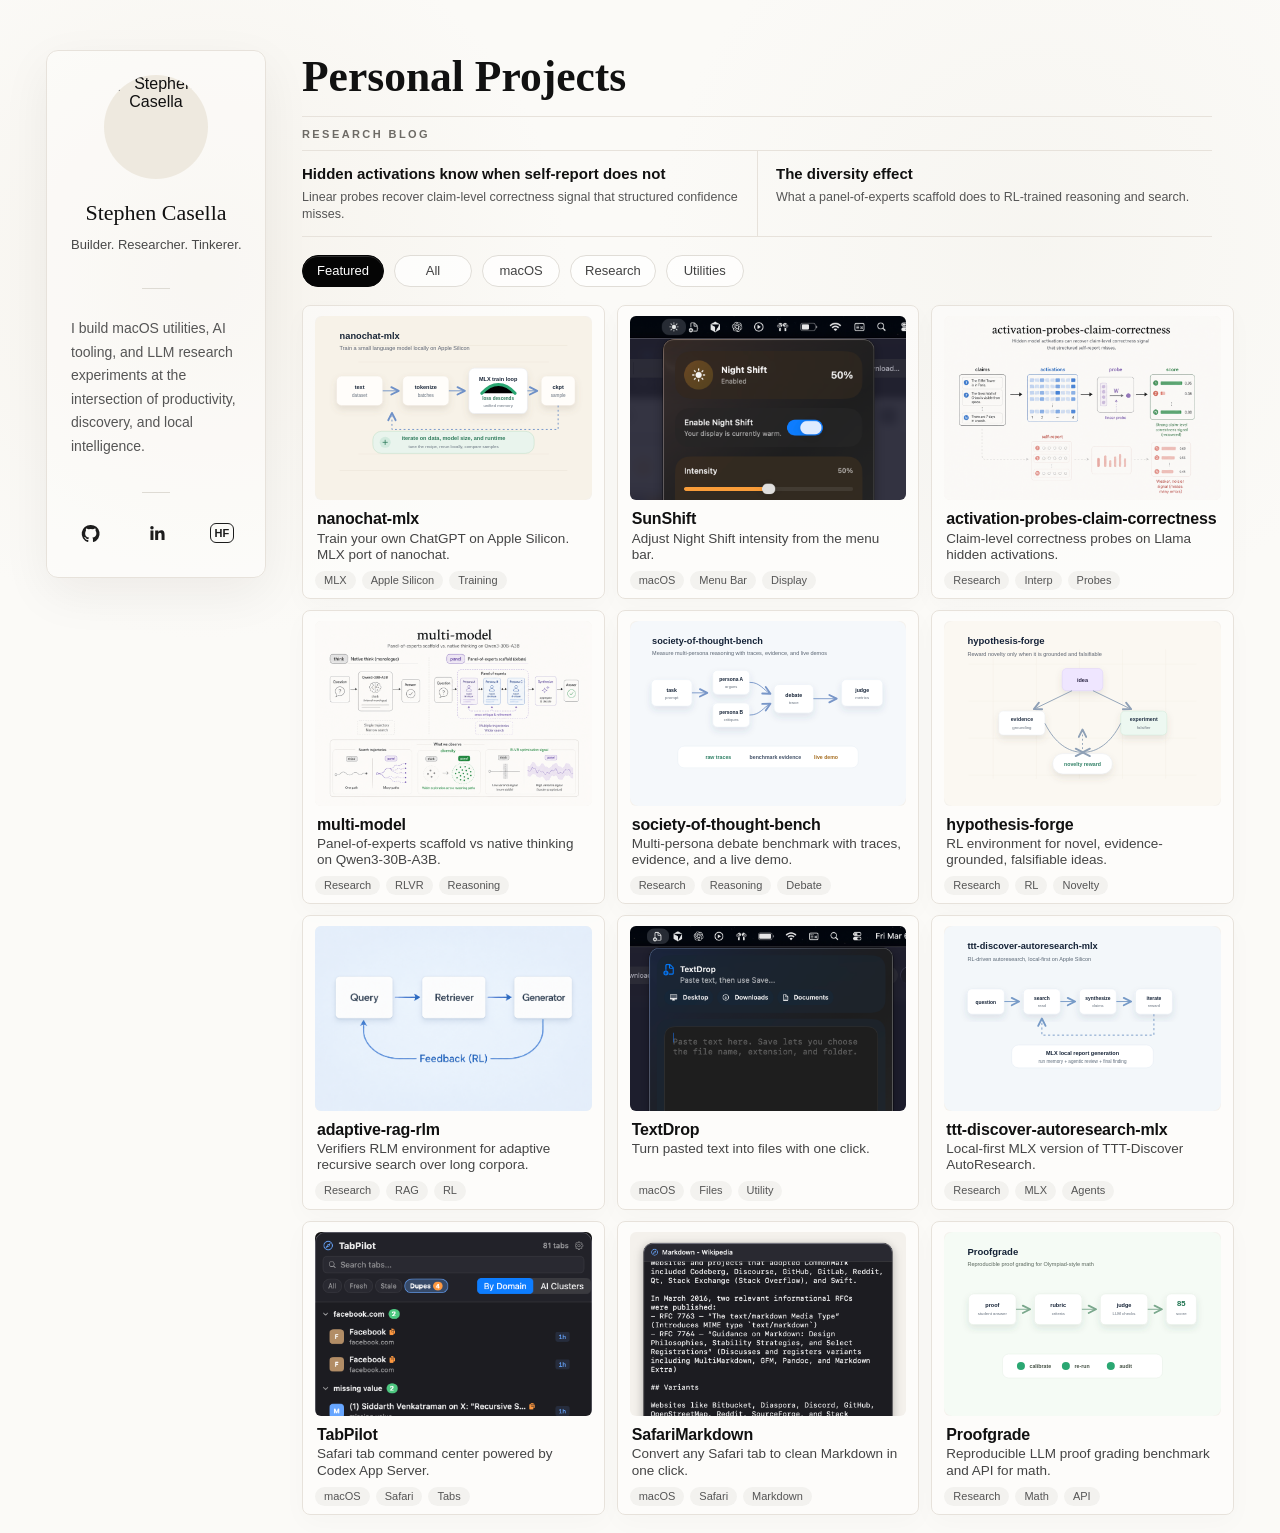
==== index.html @ 284e710c "Add Hugging Face LoRA link" ====
<!doctype html>
<html lang="en">
  <head>
    <meta charset="utf-8">
    <meta name="viewport" content="width=device-width, initial-scale=1">
    <title>Stephen Casella | Personal Projects in macOS, AI Agents, and ML Research</title>
    <meta
      name="description"
      content="Explore Stephen Casella's macOS menu bar apps, AI tooling, ML research projects, and research posts on activation probes and multi-persona reasoning."
    >
    <meta name="author" content="Stephen Casella">
    <meta name="robots" content="index, follow">
    <meta name="theme-color" content="#fbfaf7">
    <link rel="canonical" href="https://casella.dev/">
    <meta property="og:site_name" content="Stephen Casella">
    <meta property="og:type" content="profile">
    <meta property="og:title" content="Stephen Casella | Personal Projects">
    <meta property="og:description" content="macOS utilities, AI agents, local ML experiments, and research systems by Stephen Casella.">
    <meta property="og:url" content="https://casella.dev/">
    <meta property="og:image" content="https://casella.dev/assets/project-diagrams/multi-model.png">
    <meta property="og:image:secure_url" content="https://casella.dev/assets/project-diagrams/multi-model.png">
    <meta property="og:image:width" content="900">
    <meta property="og:image:height" content="600">
    <meta property="og:image:alt" content="Diagram of multi-persona reasoning and research projects by Stephen Casella">
    <meta name="twitter:card" content="summary_large_image">
    <meta name="twitter:title" content="Stephen Casella | Personal Projects">
    <meta name="twitter:description" content="macOS utilities, AI agents, local ML experiments, and research systems by Stephen Casella.">
    <meta name="twitter:image" content="https://casella.dev/assets/project-diagrams/multi-model.png">
    <!-- Google tag (gtag.js) -->
    <script async src="https://www.googletagmanager.com/gtag/js?id=G-2RSWDWW67D"></script>
    <script>
      window.dataLayer = window.dataLayer || [];
      function gtag(){dataLayer.push(arguments);}
      gtag('js', new Date());

      gtag('config', 'G-2RSWDWW67D');
    </script>
    <script type="application/ld+json">
      {
        "@context": "https://schema.org",
        "@graph": [
          {
            "@type": "Person",
            "@id": "https://casella.dev/#person",
            "name": "Stephen Casella",
            "url": "https://casella.dev/",
            "image": "https://github.com/scasella.png?size=300",
            "sameAs": [
              "https://github.com/scasella",
              "https://www.linkedin.com/in/stevecasella/",
              "https://huggingface.co/scasella91/qwen3-30b-a3b-multipersona-debate-lora"
            ],
            "knowsAbout": [
              "macOS menu bar apps",
              "local machine learning",
              "AI agents",
              "mechanistic interpretability",
              "reinforcement learning"
            ]
          },
          {
            "@type": "WebSite",
            "@id": "https://casella.dev/#website",
            "url": "https://casella.dev/",
            "name": "Stephen Casella",
            "publisher": { "@id": "https://casella.dev/#person" }
          },
          {
            "@type": "CollectionPage",
            "@id": "https://casella.dev/#projects",
            "url": "https://casella.dev/",
            "name": "Personal Projects",
            "description": "A collection of macOS utilities, AI tooling, local ML experiments, and research systems by Stephen Casella.",
            "isPartOf": { "@id": "https://casella.dev/#website" },
            "author": { "@id": "https://casella.dev/#person" },
            "mainEntity": {
              "@type": "ItemList",
              "numberOfItems": 22,
              "itemListElement": [
                { "@type": "ListItem", "position": 1, "name": "nanochat-mlx", "url": "https://github.com/scasella/nanochat-mlx" },
                { "@type": "ListItem", "position": 2, "name": "SunShift", "url": "https://github.com/scasella/SunShift" },
                { "@type": "ListItem", "position": 3, "name": "activation-probes-claim-correctness", "url": "https://github.com/scasella/activation-probes-claim-correctness" },
                { "@type": "ListItem", "position": 4, "name": "multi-model", "url": "https://github.com/scasella/multi-model" },
                { "@type": "ListItem", "position": 5, "name": "society-of-thought-bench", "url": "https://github.com/scasella/society-of-thought-bench" },
                { "@type": "ListItem", "position": 6, "name": "hypothesis-forge", "url": "https://github.com/scasella/hypothesis_forge" },
                { "@type": "ListItem", "position": 7, "name": "adaptive-rag-rlm", "url": "https://github.com/scasella/adaptive_rag_rlm" },
                { "@type": "ListItem", "position": 8, "name": "TextDrop", "url": "https://github.com/scasella/TextDrop" },
                { "@type": "ListItem", "position": 9, "name": "ttt-discover-autoresearch-mlx", "url": "https://github.com/scasella/ttt-discover-autoresearch-mlx" },
                { "@type": "ListItem", "position": 10, "name": "TabPilot", "url": "https://github.com/scasella/TabPilot" },
                { "@type": "ListItem", "position": 11, "name": "SafariMarkdown", "url": "https://github.com/scasella/SafariMarkdown" },
                { "@type": "ListItem", "position": 12, "name": "Proofgrade", "url": "https://github.com/scasella/Proofgrade" },
                { "@type": "ListItem", "position": 13, "name": "GhostLabel", "url": "https://github.com/scasella/GhostLabel" },
                { "@type": "ListItem", "position": 14, "name": "PasteForge", "url": "https://github.com/scasella/PasteForge" },
                { "@type": "ListItem", "position": 15, "name": "ClipDrop", "url": "https://github.com/scasella/ClipDrop" },
                { "@type": "ListItem", "position": 16, "name": "DiskPulse", "url": "https://github.com/scasella/DiskPulse" },
                { "@type": "ListItem", "position": 17, "name": "PortSentry", "url": "https://github.com/scasella/PortSentry" },
                { "@type": "ListItem", "position": 18, "name": "ProcessBeacon", "url": "https://github.com/scasella/ProcessBeacon" },
                { "@type": "ListItem", "position": 19, "name": "BrewPilot", "url": "https://github.com/scasella/BrewPilot" },
                { "@type": "ListItem", "position": 20, "name": "gemma4-m4-pro", "url": "https://github.com/scasella/gemma4-m4-pro" },
                { "@type": "ListItem", "position": 21, "name": "train-gemma4-sudoku-on-your-macbook", "url": "https://github.com/scasella/train-gemma4-sudoku-on-your-macbook" },
                { "@type": "ListItem", "position": 22, "name": "autoresearch-evo", "url": "https://github.com/scasella/autoresearch-evo" }
              ]
            }
          }
        ]
      }
    </script>
    <link rel="icon" href="favicon.svg" type="image/svg+xml">
    <link rel="stylesheet" href="styles.css">
  </head>
  <body>
    <header class="site-header">
      <!-- <a class="wordmark" href="#top" aria-label="Stephen Casella home">Stephen Casella</a> -->
      <nav class="top-nav" aria-label="Primary navigation">
        <!-- <a href="#about">About</a> -->
      </nav>
    </header>

    <main id="top" class="site-shell">
      <aside id="about" class="profile-card" aria-label="About Stephen Casella">
        <div class="profile-intro">
          <img
            class="avatar"
            src="https://github.com/scasella.png?size=300"
            alt="Stephen Casella"
          >
          <h2>Stephen Casella</h2>
          <p class="tagline">Builder. Researcher. Tinkerer.</p>
        </div>

        <div class="rule" aria-hidden="true"></div>

        <p class="bio">
          I build macOS utilities, AI tooling, and LLM research experiments at the intersection of productivity, discovery, and local intelligence.
        </p>

        <div class="rule lower" aria-hidden="true"></div>

        <div id="contact" class="social-links" aria-label="Social links">
          <a href="https://github.com/scasella" aria-label="GitHub profile">
            <svg viewBox="0 0 24 24" focusable="false" aria-hidden="true">
              <path d="M12 2.2a10 10 0 0 0-3.2 19.5c.5.1.7-.2.7-.5v-2c-2.8.6-3.4-1.2-3.4-1.2-.5-1.1-1.1-1.4-1.1-1.4-.9-.6.1-.6.1-.6 1 .1 1.6 1.1 1.6 1.1.9 1.6 2.5 1.1 3.1.8.1-.7.4-1.1.7-1.4-2.3-.3-4.6-1.1-4.6-4.9 0-1.1.4-2 1-2.7-.1-.3-.4-1.3.1-2.7 0 0 .8-.3 2.8 1a9.4 9.4 0 0 1 5 0c1.9-1.3 2.8-1 2.8-1 .5 1.4.2 2.4.1 2.7.6.7 1 1.6 1 2.7 0 3.8-2.3 4.6-4.6 4.9.4.3.7 1 .7 2.1v2.6c0 .3.2.6.7.5A10 10 0 0 0 12 2.2Z"></path>
            </svg>
          </a>
          <a href="https://www.linkedin.com/in/stevecasella/" aria-label="LinkedIn profile">
            <svg viewBox="0 0 24 24" focusable="false" aria-hidden="true">
              <path d="M5.1 8.7h3.4v10.8H5.1V8.7Zm1.7-5.4a2 2 0 1 1 0 4 2 2 0 0 1 0-4Zm4.1 5.4h3.2v1.5h.1c.4-.8 1.5-1.8 3.1-1.8 3.3 0 3.9 2.2 3.9 5v6.1h-3.4v-5.4c0-1.3 0-3-1.8-3s-2.1 1.4-2.1 2.9v5.5h-3.4V8.7h.4Z"></path>
            </svg>
          </a>
          <a href="https://huggingface.co/scasella91/qwen3-30b-a3b-multipersona-debate-lora" aria-label="Hugging Face LoRA model">
            <span class="hf-mark" aria-hidden="true">HF</span>
          </a>
        </div>
      </aside>

      <section class="content" aria-labelledby="page-title">
        <div class="hero-copy">
          <h1 id="page-title">Personal Projects</h1>
        </div>

        <section class="research-blog" aria-labelledby="research-blog-title">
          <h2 id="research-blog-title">Research Blog</h2>
          <div class="research-links">
            <a class="research-link" href="blog_interp.html">
              <h3>Hidden activations know when self-report does not</h3>
              <p>Linear probes recover claim-level correctness signal that structured confidence misses.</p>
            </a>
            <a class="research-link" href="blog_multipersona.html">
              <h3>The diversity effect</h3>
              <p>What a panel-of-experts scaffold does to RL-trained reasoning and search.</p>
            </a>
          </div>
        </section>

        <div class="filter-bar" aria-label="Project filters">
          <button class="filter-pill is-active" type="button" data-filter="featured" aria-pressed="true">Featured</button>
          <button class="filter-pill" type="button" data-filter="all" aria-pressed="false">All</button>
          <button class="filter-pill" type="button" data-filter="macos" aria-pressed="false">macOS</button>
          <button class="filter-pill" type="button" data-filter="research" aria-pressed="false">Research</button>
          <button class="filter-pill" type="button" data-filter="utilities" aria-pressed="false">Utilities</button>
        </div>

        <section class="projects-grid" aria-label="Projects">
          <a
            class="project-card"
            href="https://github.com/scasella/nanochat-mlx"
            data-categories="featured research"
          >
            <div class="thumb screenshot-thumb">
              <img
                src="assets/project-diagrams/nanochat-mlx.svg"
                alt="nanochat-mlx local model training flow diagram"
                loading="lazy"
              >
            </div>
            <h3>nanochat-mlx</h3>
            <p>Train your own ChatGPT on Apple Silicon. MLX port of nanochat.</p>
            <ul class="tags" aria-label="Project tags">
              <li>MLX</li><li>Apple Silicon</li><li>Training</li>
            </ul>
          </a>

          <a
            class="project-card"
            href="https://github.com/scasella/SunShift"
            data-categories="featured macos utilities"
          >
            <div class="thumb screenshot-thumb">
              <img
                src="assets/readme-screenshots/sunshift.png"
                alt="SunShift macOS menu bar screenshot"
                loading="lazy"
              >
            </div>
            <h3>SunShift</h3>
            <p>Adjust Night Shift intensity from the menu bar.</p>
            <ul class="tags" aria-label="Project tags">
              <li>macOS</li><li>Menu Bar</li><li>Display</li>
            </ul>
          </a>

          <a
            class="project-card"
            href="https://github.com/scasella/activation-probes-claim-correctness"
            data-categories="featured research"
          >
            <div class="thumb screenshot-thumb">
              <img
                src="assets/project-diagrams/activation-probes-claim-correctness.png"
                alt="activation probes claim correctness research diagram"
                loading="lazy"
              >
            </div>
            <h3>activation-probes-claim-correctness</h3>
            <p>Claim-level correctness probes on Llama hidden activations.</p>
            <ul class="tags" aria-label="Project tags">
              <li>Research</li><li>Interp</li><li>Probes</li>
            </ul>
          </a>

          <a
            class="project-card"
            href="https://github.com/scasella/multi-model"
            data-categories="featured research"
          >
            <div class="thumb screenshot-thumb">
              <img
                src="assets/project-diagrams/multi-model.png"
                alt="multi-model panel-of-experts reasoning diagram"
                loading="lazy"
              >
            </div>
            <h3>multi-model</h3>
            <p>Panel-of-experts scaffold vs native thinking on Qwen3-30B-A3B.</p>
            <ul class="tags" aria-label="Project tags">
              <li>Research</li><li>RLVR</li><li>Reasoning</li>
            </ul>
          </a>

          <a
            class="project-card"
            href="https://github.com/scasella/society-of-thought-bench"
            data-categories="featured research"
          >
            <div class="thumb screenshot-thumb">
              <img
                src="assets/project-diagrams/society-of-thought-bench.svg"
                alt="society-of-thought-bench debate benchmark diagram"
                loading="lazy"
              >
            </div>
            <h3>society-of-thought-bench</h3>
            <p>Multi-persona debate benchmark with traces, evidence, and a live demo.</p>
            <ul class="tags" aria-label="Project tags">
              <li>Research</li><li>Reasoning</li><li>Debate</li>
            </ul>
          </a>

          <a
            class="project-card"
            href="https://github.com/scasella/hypothesis_forge"
            data-categories="featured research"
          >
            <div class="thumb screenshot-thumb">
              <img
                src="assets/project-diagrams/hypothesis-forge.svg"
                alt="hypothesis-forge novelty and falsification loop diagram"
                loading="lazy"
              >
            </div>
            <h3>hypothesis-forge</h3>
            <p>RL environment for novel, evidence-grounded, falsifiable ideas.</p>
            <ul class="tags" aria-label="Project tags">
              <li>Research</li><li>RL</li><li>Novelty</li>
            </ul>
          </a>

          <a
            class="project-card"
            href="https://github.com/scasella/adaptive_rag_rlm"
            data-categories="featured research"
          >
            <div class="thumb screenshot-thumb">
              <img
                src="assets/generated-screenshots/adaptive-rag-rlm.png"
                alt="adaptive-rag-rlm recursive retrieval and generation diagram"
                loading="lazy"
              >
            </div>
            <h3>adaptive-rag-rlm</h3>
            <p>Verifiers RLM environment for adaptive recursive search over long corpora.</p>
            <ul class="tags" aria-label="Project tags">
              <li>Research</li><li>RAG</li><li>RL</li>
            </ul>
          </a>

          <a
            class="project-card"
            href="https://github.com/scasella/TextDrop"
            data-categories="featured macos utilities"
          >
            <div class="thumb screenshot-thumb">
              <img
                src="assets/readme-screenshots/textdrop.png"
                alt="TextDrop macOS app screenshot"
                loading="lazy"
              >
            </div>
            <h3>TextDrop</h3>
            <p>Turn pasted text into files with one click.</p>
            <ul class="tags" aria-label="Project tags">
              <li>macOS</li><li>Files</li><li>Utility</li>
            </ul>
          </a>

          <a
            class="project-card"
            href="https://github.com/scasella/ttt-discover-autoresearch-mlx"
            data-categories="featured research"
          >
            <div class="thumb screenshot-thumb">
              <img
                src="assets/project-diagrams/ttt-discover-autoresearch-mlx.svg"
                alt="ttt-discover-autoresearch-mlx research agent loop diagram"
                loading="lazy"
              >
            </div>
            <h3>ttt-discover-autoresearch-mlx</h3>
            <p>Local-first MLX version of TTT-Discover AutoResearch.</p>
            <ul class="tags" aria-label="Project tags">
              <li>Research</li><li>MLX</li><li>Agents</li>
            </ul>
          </a>

          <a
            class="project-card"
            href="https://github.com/scasella/TabPilot"
            data-categories="featured macos utilities"
          >
            <div class="thumb screenshot-thumb">
              <img
                src="assets/readme-screenshots/tabpilot.png"
                alt="TabPilot Safari tab command center screenshot"
                loading="lazy"
              >
            </div>
            <h3>TabPilot</h3>
            <p>Safari tab command center powered by Codex App Server.</p>
            <ul class="tags" aria-label="Project tags">
              <li>macOS</li><li>Safari</li><li>Tabs</li>
            </ul>
          </a>

          <a
            class="project-card"
            href="https://github.com/scasella/SafariMarkdown"
            data-categories="featured macos utilities"
          >
            <div class="thumb screenshot-thumb">
              <img
                src="assets/readme-screenshots/safarimarkdown.png"
                alt="SafariMarkdown converted Markdown screenshot"
                loading="lazy"
              >
            </div>
            <h3>SafariMarkdown</h3>
            <p>Convert any Safari tab to clean Markdown in one click.</p>
            <ul class="tags" aria-label="Project tags">
              <li>macOS</li><li>Safari</li><li>Markdown</li>
            </ul>
          </a>

          <a
            class="project-card"
            href="https://github.com/scasella/Proofgrade"
            data-categories="featured research"
          >
            <div class="thumb screenshot-thumb">
              <img
                src="assets/project-diagrams/proofgrade.svg"
                alt="Proofgrade proof grading pipeline diagram"
                loading="lazy"
              >
            </div>
            <h3>Proofgrade</h3>
            <p>Reproducible LLM proof grading benchmark and API for math.</p>
            <ul class="tags" aria-label="Project tags">
              <li>Research</li><li>Math</li><li>API</li>
            </ul>
          </a>

          <a
            class="project-card"
            href="https://github.com/scasella/GhostLabel"
            data-categories="macos utilities"
          >
            <div class="thumb screenshot-thumb">
              <img
                src="assets/readme-screenshots/ghostlabel.png"
                alt="GhostLabel Ghostty tab renamer screenshot"
                loading="lazy"
              >
            </div>
            <h3>GhostLabel</h3>
            <p>Ghostty tab renamer powered by Codex App Server.</p>
            <ul class="tags" aria-label="Project tags">
              <li>macOS</li><li>Ghostty</li><li>Automation</li>
            </ul>
          </a>

          <a
            class="project-card"
            href="https://github.com/scasella/PasteForge"
            data-categories="macos utilities"
          >
            <div class="thumb screenshot-thumb">
              <img
                src="assets/readme-screenshots/pasteforge.png"
                alt="PasteForge clipboard transform screenshot"
                loading="lazy"
              >
            </div>
            <h3>PasteForge</h3>
            <p>Clipboard text transformer with case, encode, format, hash, and stats tools.</p>
            <ul class="tags" aria-label="Project tags">
              <li>macOS</li><li>Clipboard</li><li>Utility</li>
            </ul>
          </a>

          <a
            class="project-card"
            href="https://github.com/scasella/ClipDrop"
            data-categories="macos utilities"
          >
            <div class="thumb screenshot-thumb">
              <img
                src="assets/readme-screenshots/clipdrop.png"
                alt="ClipDrop clipboard editor screenshot"
                loading="lazy"
              >
            </div>
            <h3>ClipDrop</h3>
            <p>Read clipboard text, edit it, and save to any file format.</p>
            <ul class="tags" aria-label="Project tags">
              <li>macOS</li><li>Clipboard</li><li>Files</li>
            </ul>
          </a>

          <a
            class="project-card"
            href="https://github.com/scasella/DiskPulse"
            data-categories="macos utilities"
          >
            <div class="thumb screenshot-thumb">
              <img
                src="assets/readme-screenshots/diskpulse.png"
                alt="DiskPulse disk usage monitor screenshot"
                loading="lazy"
              >
            </div>
            <h3>DiskPulse</h3>
            <p>Per-volume disk space monitoring with color-coded usage bars.</p>
            <ul class="tags" aria-label="Project tags">
              <li>macOS</li><li>Storage</li><li>Monitor</li>
            </ul>
          </a>

          <a
            class="project-card"
            href="https://github.com/scasella/PortSentry"
            data-categories="macos utilities"
          >
            <div class="thumb screenshot-thumb">
              <img
                src="assets/readme-screenshots/portsentry.png"
                alt="PortSentry listening ports screenshot"
                loading="lazy"
              >
            </div>
            <h3>PortSentry</h3>
            <p>See all listening TCP ports with one-click kill.</p>
            <ul class="tags" aria-label="Project tags">
              <li>macOS</li><li>Network</li><li>Utility</li>
            </ul>
          </a>

          <a
            class="project-card"
            href="https://github.com/scasella/ProcessBeacon"
            data-categories="macos utilities"
          >
            <div class="thumb screenshot-thumb">
              <img
                src="assets/readme-screenshots/processbeacon.png"
                alt="ProcessBeacon process monitoring screenshot"
                loading="lazy"
              >
            </div>
            <h3>ProcessBeacon</h3>
            <p>Monitor long-running processes and get notified on completion.</p>
            <ul class="tags" aria-label="Project tags">
              <li>macOS</li><li>Processes</li><li>Notify</li>
            </ul>
          </a>

          <a
            class="project-card"
            href="https://github.com/scasella/BrewPilot"
            data-categories="macos utilities"
          >
            <div class="thumb screenshot-thumb">
              <img
                src="assets/readme-screenshots/brewpilot.png"
                alt="BrewPilot Homebrew services screenshot"
                loading="lazy"
              >
            </div>
            <h3>BrewPilot</h3>
            <p>Manage Homebrew services. Start, stop, and restart with one click.</p>
            <ul class="tags" aria-label="Project tags">
              <li>macOS</li><li>Homebrew</li><li>Services</li>
            </ul>
          </a>

          <a
            class="project-card"
            href="https://github.com/scasella/gemma4-m4-pro"
            data-categories="research"
          >
            <div class="thumb screenshot-thumb">
              <img
                src="assets/project-diagrams/gemma4-m4-pro.svg"
                alt="gemma4-m4-pro runtime recipe diagram"
                loading="lazy"
              >
            </div>
            <h3>gemma4-m4-pro</h3>
            <p>Gemma 4 on a 24GB MacBook: measured recipes, runtimes, and fallback paths.</p>
            <ul class="tags" aria-label="Project tags">
              <li>Research</li><li>Gemma</li><li>Apple Silicon</li>
            </ul>
          </a>

          <a
            class="project-card"
            href="https://github.com/scasella/train-gemma4-sudoku-on-your-macbook"
            data-categories="research"
          >
            <div class="thumb screenshot-thumb">
              <img
                src="assets/readme-screenshots/train-gemma4-sudoku-on-your-macbook.png"
                alt="train-gemma4-sudoku-on-your-macbook notebook preview"
                loading="lazy"
              >
            </div>
            <h3>train-gemma4-sudoku-on-your-macbook</h3>
            <p>One-notebook Gemma 4 RL on Apple Silicon.</p>
            <ul class="tags" aria-label="Project tags">
              <li>Research</li><li>RL</li><li>Notebook</li>
            </ul>
          </a>

          <a
            class="project-card"
            href="https://github.com/scasella/autoresearch-evo"
            data-categories="research"
          >
            <div class="thumb screenshot-thumb">
              <img
                src="assets/project-diagrams/autoresearch-evo.svg"
                alt="autoresearch-evo autonomous research loop diagram"
                loading="lazy"
              >
            </div>
            <h3>autoresearch-evo</h3>
            <p>Novelty-search-inspired autonomous search with run memory and agentic review.</p>
            <ul class="tags" aria-label="Project tags">
              <li>Research</li><li>Agents</li><li>Search</li>
            </ul>
          </a>
        </section>

        <footer class="site-footer">
          <!-- &copy; 2026 Stephen Casella -->
        </footer>
      </section>
    </main>

    <script src="script.js"></script>
  </body>
</html>
---- styles.css ----
:root {
  --bg: #fbfaf7;
  --panel: rgba(255, 255, 255, 0.55);
  --ink: #111;
  --muted: #535353;
  --soft: #8d8d8d;
  --line: #e7e2db;
  --pill: #f3f2ef;
  --shadow: 0 16px 50px rgba(26, 24, 21, 0.06);
  --content-rhythm: 18px;
  color-scheme: light;
}

* {
  box-sizing: border-box;
}

html {
  scroll-behavior: smooth;
}

body {
  margin: 0;
  min-height: 100vh;
  background:
    radial-gradient(circle at 16% 18%, rgba(239, 233, 222, 0.45), transparent 22%),
    radial-gradient(circle at 81% 16%, rgba(240, 238, 231, 0.4), transparent 23%),
    var(--bg);
  color: var(--ink);
  font-family: -apple-system, BlinkMacSystemFont, "SF Pro Text", "Helvetica Neue", Arial, sans-serif;
  letter-spacing: 0;
}

a {
  color: inherit;
  text-decoration: none;
}

button,
a {
  -webkit-tap-highlight-color: transparent;
}

.site-header {
  width: min(100%, 1440px);
  margin: 0 auto;
  padding: 24px 46px 0;
  display: flex;
  align-items: center;
  justify-content: space-between;
}

.wordmark {
  font-size: 15px;
  font-weight: 650;
  letter-spacing: 0.34em;
  text-transform: uppercase;
  line-height: 1;
}

.top-nav {
  display: flex;
  align-items: center;
  gap: 34px;
  color: #494949;
  font-size: 15px;
  letter-spacing: 0;
}

.top-nav a {
  transition: color 160ms ease;
}

.top-nav a:hover {
  color: #000;
}

.site-shell {
  width: min(100%, 1440px);
  margin: 26px auto 0;
  padding: 0 46px 18px;
  display: grid;
  grid-template-columns: 220px minmax(0, 1fr);
  gap: 46px;
  align-items: start;
}

.profile-card {
  border: 1px solid var(--line);
  border-radius: 12px;
  background: rgba(255, 255, 255, 0.38);
  box-shadow: var(--shadow);
  padding: 24px 26px 26px;
  display: flex;
  flex-direction: column;
}

.profile-intro {
  text-align: center;
}

.avatar {
  width: 104px;
  height: 104px;
  border-radius: 50%;
  object-fit: cover;
  display: block;
  margin: 0 auto 22px;
  background: #eee9df;
}

.profile-card h2 {
  margin: 0;
  font-family: ui-serif, "New York", "Iowan Old Style", Georgia, "Times New Roman", serif;
  font-size: 22px;
  line-height: 1.05;
  font-weight: 520;
  letter-spacing: 0;
}

.tagline {
  margin: 13px 0 0;
  color: #484848;
  font-size: 13px;
  line-height: 1.3;
  white-space: nowrap;
}

.rule {
  width: 28px;
  height: 1px;
  background: #dedbd4;
  margin: 34px auto 0;
}

.rule.lower {
  margin-top: 34px;
}

.bio {
  margin: 28px 0 0;
  color: #555;
  font-size: 14px;
  line-height: 1.68;
}

.social-links svg {
  width: 21px;
  height: 21px;
  fill: currentColor;
}

.social-links .hf-mark {
  width: 24px;
  height: 20px;
  display: grid;
  place-items: center;
  border: 1.5px solid currentColor;
  border-radius: 6px;
  font-family: Inter, -apple-system, BlinkMacSystemFont, sans-serif;
  font-size: 11px;
  font-weight: 700;
  line-height: 1;
  letter-spacing: 0.02em;
}

.social-links {
  margin-top: 22px;
  padding-top: 0;
  display: flex;
  gap: 30px;
  align-items: center;
  justify-content: center;
}

.social-links a {
  width: 36px;
  height: 36px;
  display: grid;
  place-items: center;
  color: #1c1c1c;
  transition: transform 160ms ease, color 160ms ease;
}

.social-links a:hover {
  color: #000;
  transform: translateY(-2px);
}

.content {
  min-width: 0;
  max-width: 1040px;
}

.hero-copy {
  max-width: 720px;
  padding-top: 4px;
}

.hero-copy h1 {
  margin: 0;
  font-family: ui-serif, "New York", "Iowan Old Style", Georgia, "Times New Roman", serif;
  font-size: clamp(36px, 2.75vw, 48px);
  line-height: 1.02;
  font-weight: 560;
  letter-spacing: 0;
  text-wrap: balance;
}

.research-blog {
  max-width: 910px;
  margin: var(--content-rhythm) 0;
  border-block: 1px solid var(--line);
}

.research-blog > h2 {
  margin: 0;
  padding: 12px 0 10px;
  color: #6d6a65;
  font-size: 11px;
  font-weight: 650;
  letter-spacing: 0.22em;
  line-height: 1;
  text-transform: uppercase;
}

.research-links {
  display: grid;
  grid-template-columns: repeat(2, minmax(0, 1fr));
  border-top: 1px solid var(--line);
}

.research-link {
  display: block;
  padding: 14px 18px 14px 0;
  color: inherit;
  transition: color 160ms ease, background 160ms ease;
}

.research-link + .research-link {
  border-left: 1px solid var(--line);
  padding-left: 18px;
}

.research-link:hover {
  color: #000;
  background: rgba(255, 255, 255, 0.24);
}

.research-link h3 {
  margin: 0;
  font-size: 15px;
  line-height: 1.2;
  font-weight: 650;
  letter-spacing: 0;
}

.research-link p {
  margin: 6px 0 0;
  color: #555;
  font-size: 12.5px;
  line-height: 1.3;
  letter-spacing: 0;
}

.filter-bar {
  margin: 0 0 var(--content-rhythm);
  display: flex;
  gap: 10px;
  flex-wrap: wrap;
}

.filter-pill {
  border: 1px solid #e0ddd7;
  background: rgba(255, 255, 255, 0.68);
  color: #424242;
  border-radius: 999px;
  min-width: 78px;
  height: 32px;
  padding: 0 14px;
  font: inherit;
  font-size: 13px;
  line-height: 1;
  cursor: pointer;
  transition: background 170ms ease, color 170ms ease, border-color 170ms ease, transform 170ms ease;
}

.filter-pill:hover {
  border-color: #cfcac2;
  transform: translateY(-1px);
}

.filter-pill.is-active {
  background: #050505;
  border-color: #050505;
  color: #fff;
  box-shadow: inset 0 1px 0 rgba(255, 255, 255, 0.16);
}

.projects-grid {
  display: grid;
  grid-template-columns: repeat(auto-fit, minmax(238px, 1fr));
  margin: 0;
  gap: 11px 12px;
}

.project-card {
  min-width: 0;
  border: 1px solid var(--line);
  border-radius: 8px;
  background: rgba(255, 255, 255, 0.44);
  padding: 10px 12px 8px;
  display: flex;
  flex-direction: column;
  color: var(--ink);
  overflow: hidden;
  box-shadow: 0 8px 26px rgba(25, 22, 18, 0.025);
  transition: transform 180ms ease, border-color 180ms ease, box-shadow 180ms ease, opacity 180ms ease;
}

.project-card:hover {
  transform: translateY(-2px);
  border-color: #d7d1c7;
  box-shadow: 0 14px 34px rgba(25, 22, 18, 0.055);
}

.project-card.is-hidden {
  display: none;
}

.thumb {
  position: relative;
  width: 100%;
  aspect-ratio: 1.5 / 1;
  min-height: 0;
  border-radius: 6px;
  overflow: hidden;
  background: #eee;
}

.screenshot-thumb {
  display: block;
  background: #f4f1ec;
}

.screenshot-thumb img {
  display: block;
  width: 100%;
  height: 100%;
  object-fit: cover;
  object-position: top center;
}

.project-card h3 {
  margin: 10px 2px 3px;
  font-size: 16px;
  line-height: 1.08;
  font-weight: 650;
  letter-spacing: -0.01em;
  overflow-wrap: anywhere;
}

.project-card p {
  margin: 0 2px;
  color: #444;
  font-size: 13.5px;
  line-height: 1.2;
  letter-spacing: 0;
}

.tags {
  list-style: none;
  padding: 0;
  margin: auto 0 0;
  display: flex;
  gap: 6px;
  flex-wrap: wrap;
  padding-top: 8px;
}

.tags li {
  border-radius: 999px;
  background: var(--pill);
  color: #555;
  min-height: 19px;
  padding: 3px 9px;
  font-size: 11px;
  line-height: 1.2;
  white-space: nowrap;
}

.site-footer {
  color: #9a9a9a;
  font-size: 12px;
  text-align: center;
  margin-top: 0;
}

a:focus-visible,
button:focus-visible {
  outline: 2px solid #111;
  outline-offset: 3px;
}

.sr-only {
  position: absolute;
  width: 1px;
  height: 1px;
  padding: 0;
  margin: -1px;
  overflow: hidden;
  clip: rect(0, 0, 0, 0);
  white-space: nowrap;
  border: 0;
}

.nanochat {
  background:
    linear-gradient(135deg, rgba(255, 255, 255, 0.64), rgba(235, 216, 190, 0.3)),
    #f2dfc5;
}

.nano-window {
  position: absolute;
  left: 13%;
  top: 9%;
  width: 74%;
  height: 82%;
  border-radius: 10px;
  background: rgba(255, 253, 247, 0.94);
  box-shadow: 0 20px 35px rgba(73, 55, 35, 0.28);
  border: 1px solid rgba(143, 121, 95, 0.2);
  overflow: hidden;
}

.window-bar {
  height: 23px;
  display: flex;
  align-items: center;
  gap: 5px;
  padding: 0 9px;
  color: #252525;
  font-size: 10px;
  border-bottom: 1px solid rgba(80, 70, 55, 0.12);
}

.window-bar span {
  width: 7px;
  height: 7px;
  border-radius: 50%;
  background: #ff6257;
}

.window-bar span:nth-child(2) {
  background: #ffbd2e;
}

.window-bar span:nth-child(3) {
  background: #28c840;
}

.window-bar strong {
  font-weight: 500;
  margin-left: 6px;
}

.window-bar i {
  margin-left: auto;
  width: 14px;
  height: 14px;
  border: 1px solid #9a9a9a;
  border-radius: 50%;
  font-style: normal;
  font-size: 10px;
  line-height: 11px;
  text-align: center;
}

.nano-body {
  padding: 12px 10px;
  color: #222;
  font-size: 11px;
}

.nano-body p {
  margin: 0;
  color: #222;
  font-size: 11px;
  line-height: 1.25;
}

.nano-input {
  position: absolute;
  left: 10px;
  right: 10px;
  bottom: 8px;
  height: 30px;
  border: 1px solid #dedbd4;
  border-radius: 5px;
  background: #fff;
  color: #9a9a9a;
  padding: 8px 8px;
  font-size: 10px;
}

.nano-input b {
  float: right;
  color: #8b8b8b;
  font-weight: 500;
}

.tabpilot {
  background:
    radial-gradient(circle at 38% 15%, rgba(255, 255, 255, 0.72), transparent 23%),
    linear-gradient(135deg, #d7c2f2, #c9c6e9 52%, #d9cdeb);
}

.menu-bar {
  position: absolute;
  left: 38%;
  top: 0;
  right: 4%;
  height: 20px;
  display: flex;
  align-items: center;
  gap: 9px;
  color: #252525;
  font-size: 9px;
}

.menu-bar span {
  width: 8px;
  height: 8px;
  border-radius: 50%;
  background: rgba(0, 0, 0, 0.65);
}

.menu-bar .active-pill {
  width: 19px;
  height: 19px;
  border-radius: 6px;
  background: #5267ff;
  box-shadow: inset 0 0 0 2px rgba(255, 255, 255, 0.38);
}

.menu-bar b {
  margin-left: auto;
  font-weight: 500;
}

.tab-menu {
  position: absolute;
  left: 24%;
  top: 19%;
  width: 50%;
  padding: 9px 11px 8px;
  border-radius: 8px;
  background: rgba(255, 255, 255, 0.88);
  box-shadow: 0 18px 32px rgba(45, 37, 68, 0.27);
  color: #333;
  font-size: 11px;
}

.tab-menu strong {
  display: block;
  color: #111;
  font-size: 12px;
  margin-bottom: 6px;
}

.tab-menu p {
  margin: 0;
  padding: 5px 0;
  font-size: 10.5px;
  color: #3d3d3d;
  border-top: 1px solid rgba(0, 0, 0, 0.07);
}

.tab-menu p:first-of-type {
  border-top: 0;
  padding-top: 0;
}

.safari {
  background: linear-gradient(135deg, #eef2f4, #e7eaec 55%, #d7d8d8);
}

.browser-window {
  position: absolute;
  left: 7%;
  top: 8%;
  width: 86%;
  height: 88%;
  border-radius: 10px 10px 0 0;
  background: #fff;
  box-shadow: 0 18px 28px rgba(63, 72, 78, 0.24);
  overflow: hidden;
}

.browser-bar {
  height: 26px;
  display: flex;
  align-items: center;
  gap: 8px;
  padding: 0 11px;
  background: #f3f3f3;
  border-bottom: 1px solid #d6d6d6;
}

.browser-bar span {
  width: 7px;
  height: 7px;
  border-radius: 50%;
  background: #b8c0c4;
}

.browser-bar b {
  margin-left: 26px;
  width: 58px;
  border-radius: 11px;
  background: #fff;
  border: 1px solid #d7d7d7;
  text-align: center;
  color: #333;
  font-size: 8px;
  line-height: 14px;
  font-weight: 500;
}

.browser-page {
  padding: 17px 23px;
}

.browser-page h4 {
  margin: 0 0 10px;
  font-size: 17px;
  line-height: 1.25;
  color: #1e1e1e;
}

.browser-page p {
  margin: 0;
  max-width: 160px;
  color: #434343;
  font-size: 12px;
  line-height: 1.33;
}

.sunshift {
  background:
    radial-gradient(circle at 95% 88%, rgba(255, 190, 103, 0.7), transparent 36%),
    linear-gradient(150deg, #ffe8cf 0%, #ffc68b 48%, #ff873d 100%);
}

.sunshift::before {
  content: "";
  position: absolute;
  inset: 0;
  background: linear-gradient(165deg, transparent 46%, rgba(255, 255, 255, 0.15) 46.4%, transparent 47%);
}

.sun-status {
  position: absolute;
  right: 8%;
  top: 5%;
  color: #282828;
  font-size: 9px;
}

.sun-menu {
  position: absolute;
  right: 8%;
  top: 31%;
  width: 54%;
  padding: 8px 11px 10px;
  border-radius: 7px;
  background: rgba(255, 245, 232, 0.86);
  box-shadow: 0 16px 30px rgba(118, 62, 20, 0.25);
  color: #454545;
}

.sun-menu strong {
  font-size: 11px;
}

.sun-menu p {
  margin: 4px 0 10px;
  color: #4d4d4d;
  font-size: 10px;
  line-height: 1.3;
}

.slider {
  height: 4px;
  border-radius: 999px;
  background: #d5bda6;
}

.slider span {
  display: block;
  width: 47%;
  height: 100%;
  border-radius: inherit;
  background: #ff782f;
  position: relative;
}

.slider span::after {
  content: "";
  position: absolute;
  right: -5px;
  top: -5px;
  width: 14px;
  height: 14px;
  border-radius: 50%;
  background: #fff;
  box-shadow: 0 2px 7px rgba(0, 0, 0, 0.25);
}

.sun-symbol {
  position: absolute;
  width: 14px;
  height: 14px;
  border: 2px solid #ff7a29;
  border-radius: 50%;
}

.sun-symbol::before,
.sun-symbol::after {
  content: "";
  position: absolute;
  inset: -8px;
  border-top: 2px solid #ff7a29;
  border-bottom: 2px solid #ff7a29;
  transform: scaleX(0.35);
}

.sun-symbol::after {
  transform: rotate(90deg) scaleX(0.35);
}

.sun-symbol.one {
  left: 39%;
  top: 24%;
}

.sun-symbol.two {
  left: 58%;
  top: 22%;
}

.sun-symbol.three {
  left: 60%;
  top: 38%;
  transform: scale(0.78);
}

.proofgrade {
  background: linear-gradient(145deg, #f4f7ed, #f1f5ed);
}

.proof-panel {
  position: absolute;
  left: 4%;
  top: 8%;
  width: 92%;
  height: 84%;
  border-radius: 7px;
  background: rgba(255, 255, 255, 0.65);
  display: grid;
  grid-template-columns: 43% 1fr;
  align-items: center;
  padding: 11px;
}

.gauge {
  width: 70px;
  height: 70px;
  border-radius: 50%;
  margin: 0 auto;
  display: grid;
  place-items: center;
  background:
    radial-gradient(circle, #f8faf5 51%, transparent 52%),
    conic-gradient(#2fab67 0 306deg, #d8e8d5 306deg 360deg);
  color: #222;
  font-weight: 700;
}

.gauge span {
  font-size: 23px;
  line-height: 1;
}

.gauge small {
  display: block;
  margin-top: -19px;
  color: #555;
  font-size: 11px;
  font-weight: 500;
}

.proof-copy {
  color: #2c2c2c;
}

.proof-copy strong {
  font-size: 11px;
}

.proof-copy p {
  margin: 5px 0 10px;
  font-size: 10.5px;
  color: #333;
  line-height: 1.35;
}

.proof-copy ul {
  list-style: none;
  margin: 0;
  padding: 0;
  display: grid;
  gap: 4px;
  font-size: 10.5px;
}

.proof-copy li {
  display: flex;
  justify-content: space-between;
}

.proof-copy b {
  color: #2fab67;
}

.hypothesis {
  background-color: #fffdf9;
  background-image: radial-gradient(#ddd3c8 1px, transparent 1px);
  background-size: 13px 13px;
}

.node {
  position: absolute;
  border: 1px solid #bfc5c3;
  border-radius: 5px;
  background: #f7faf7;
  color: #4b4b4b;
  padding: 7px 10px;
  font-size: 11px;
  box-shadow: 0 8px 15px rgba(70, 70, 70, 0.08);
  z-index: 2;
}

.node.root {
  left: 35%;
  top: 4%;
  background: #f0e5f5;
  border-color: #bdaed0;
}

.node.experiment {
  left: 10%;
  top: 49%;
}

.node.result {
  right: 16%;
  top: 49%;
}

.edge {
  position: absolute;
  height: 2px;
  background: #9da5a5;
  transform-origin: left center;
  z-index: 1;
}

.edge::after {
  content: "";
  position: absolute;
  right: -1px;
  top: -4px;
  border-left: 7px solid #9da5a5;
  border-top: 5px solid transparent;
  border-bottom: 5px solid transparent;
}

.edge.e1 {
  width: 105px;
  left: 35%;
  top: 26%;
  transform: rotate(138deg);
}

.edge.e2 {
  width: 105px;
  left: 55%;
  top: 26%;
  transform: rotate(42deg);
}

.edge.e3 {
  width: 105px;
  left: 22%;
  top: 71%;
  transform: rotate(90deg);
}

.edge.e4 {
  width: 105px;
  left: 73%;
  top: 71%;
  transform: rotate(90deg);
}

.rag {
  background: linear-gradient(135deg, #edf5f8, #e6edf1);
}

.rag-box {
  position: absolute;
  top: 32%;
  width: 18%;
  height: 30%;
  display: grid;
  place-items: center;
  border-radius: 5px;
  background: #fff;
  box-shadow: 0 12px 18px rgba(76, 91, 104, 0.16);
  color: #444;
  font-size: 10.5px;
}

.rag-box.q {
  left: 6%;
}

.rag-box.r {
  left: 37%;
}

.rag-box.g {
  right: 7%;
}

.arrow {
  position: absolute;
  top: 46%;
  width: 45px;
  height: 2px;
  background: #8ba8c8;
}

.arrow::after {
  content: "";
  position: absolute;
  right: -1px;
  top: -4px;
  border-left: 7px solid #8ba8c8;
  border-top: 5px solid transparent;
  border-bottom: 5px solid transparent;
}

.arrow.a1 {
  left: 26%;
}

.arrow.a2 {
  left: 59%;
}

.feedback {
  position: absolute;
  bottom: 23%;
  width: 80px;
  height: 34px;
  border-bottom: 2px solid #8ba8c8;
}

.feedback::before {
  content: "";
  position: absolute;
  top: -6px;
  width: 9px;
  height: 9px;
  border-top: 2px solid #8ba8c8;
  border-left: 2px solid #8ba8c8;
}

.feedback.f1 {
  left: 19%;
  border-left: 2px solid #8ba8c8;
  border-radius: 0 0 0 18px;
}

.feedback.f1::before {
  left: -6px;
  transform: rotate(45deg);
}

.feedback.f2 {
  right: 20%;
  border-right: 2px solid #8ba8c8;
  border-radius: 0 0 18px 0;
}

.feedback.f2::before {
  right: -6px;
  transform: rotate(135deg);
}

.rag p {
  position: absolute;
  left: 35%;
  bottom: 16%;
  margin: 0;
  color: #526e9c;
  font-size: 10.5px;
  line-height: 1.15;
  text-align: center;
}

.terminal {
  background: #0f1417;
  color: #aeb7bb;
  padding: 14px 21px;
  font-family: "SFMono-Regular", Consolas, "Liberation Mono", monospace;
}

.terminal-title {
  color: #e4e9eb;
  font-size: 15px;
  margin-bottom: 13px;
}

.terminal p {
  margin: 0 0 7px;
  color: #899196;
  font-size: 13px;
  line-height: 1.15;
}

.terminal strong {
  display: block;
  color: #35c46b;
  font-size: 13px;
  margin-top: 6px;
  font-weight: 600;
}

@media (prefers-reduced-motion: no-preference) {
  .profile-card,
  .hero-copy,
  .filter-bar,
  .project-card {
    animation: rise-in 520ms ease both;
  }

  .hero-copy {
    animation-delay: 70ms;
  }

  .filter-bar {
    animation-delay: 130ms;
  }

  .project-card:nth-child(1) { animation-delay: 180ms; }
  .project-card:nth-child(2) { animation-delay: 220ms; }
  .project-card:nth-child(3) { animation-delay: 260ms; }
  .project-card:nth-child(4) { animation-delay: 300ms; }
  .project-card:nth-child(5) { animation-delay: 340ms; }
  .project-card:nth-child(6) { animation-delay: 380ms; }
  .project-card:nth-child(7) { animation-delay: 420ms; }
  .project-card:nth-child(8) { animation-delay: 460ms; }
}

@keyframes rise-in {
  from {
    opacity: 0;
    transform: translateY(12px);
  }
  to {
    opacity: 1;
    transform: translateY(0);
  }
}

@media (max-width: 1320px) {
  .site-shell {
    grid-template-columns: 220px minmax(0, 1fr);
    gap: 36px;
  }

  .profile-card {
    padding-left: 24px;
    padding-right: 24px;
  }

  .hero-copy h1 {
    font-size: clamp(36px, 3.4vw, 46px);
  }
}

@media (max-width: 980px) {
  .site-header {
    padding: 26px 26px 0;
  }

  .top-nav {
    gap: 24px;
  }

  .site-shell {
    padding: 0 26px 24px;
    grid-template-columns: 1fr;
    gap: 30px;
  }

  .profile-card {
    min-height: 0;
    display: grid;
    grid-template-columns: minmax(180px, 0.65fr) 1fr;
    column-gap: 22px;
    align-items: center;
  }

  .profile-intro {
    text-align: left;
  }

  .avatar {
    margin-left: 0;
  }

  .profile-card .rule {
    display: none;
  }

  .bio,
  .social-links {
    grid-column: 2;
  }

  .bio {
    margin-top: 0;
  }

  .social-links {
    margin-top: 14px;
    padding-top: 0;
    justify-content: flex-start;
  }
}

@media (max-width: 680px) {
  .site-header {
    align-items: flex-start;
    gap: 18px;
    flex-direction: column;
  }

  .wordmark {
    font-size: 15px;
  }

  .top-nav {
    width: 100%;
    justify-content: space-between;
    font-size: 16px;
  }

  .site-shell {
    margin-top: 25px;
  }

  .profile-card {
    display: flex;
    padding: 26px;
  }

  .profile-intro {
    text-align: center;
  }

  .avatar {
    width: 96px;
    height: 96px;
    margin-left: auto;
  }

  .profile-card .rule {
    display: block;
    margin-top: 26px;
  }

  .bio {
    margin-top: 22px;
    font-size: 14px;
  }

  .hero-copy h1 {
    font-size: clamp(34px, 10.5vw, 44px);
    line-height: 1;
  }

  .research-links {
    grid-template-columns: 1fr;
  }

  .research-link {
    padding-right: 0;
  }

  .research-link + .research-link {
    border-left: 0;
    border-top: 1px solid var(--line);
    padding-left: 0;
  }

  .filter-bar {
    gap: 10px;
  }

  .filter-pill {
    min-width: auto;
    flex: 1 1 44%;
    height: 40px;
    font-size: 14px;
  }

  .projects-grid {
    grid-template-columns: 1fr;
  }

  .project-card h3 {
    font-size: 16px;
  }

  .social-links a {
    width: 40px;
    height: 40px;
  }
}
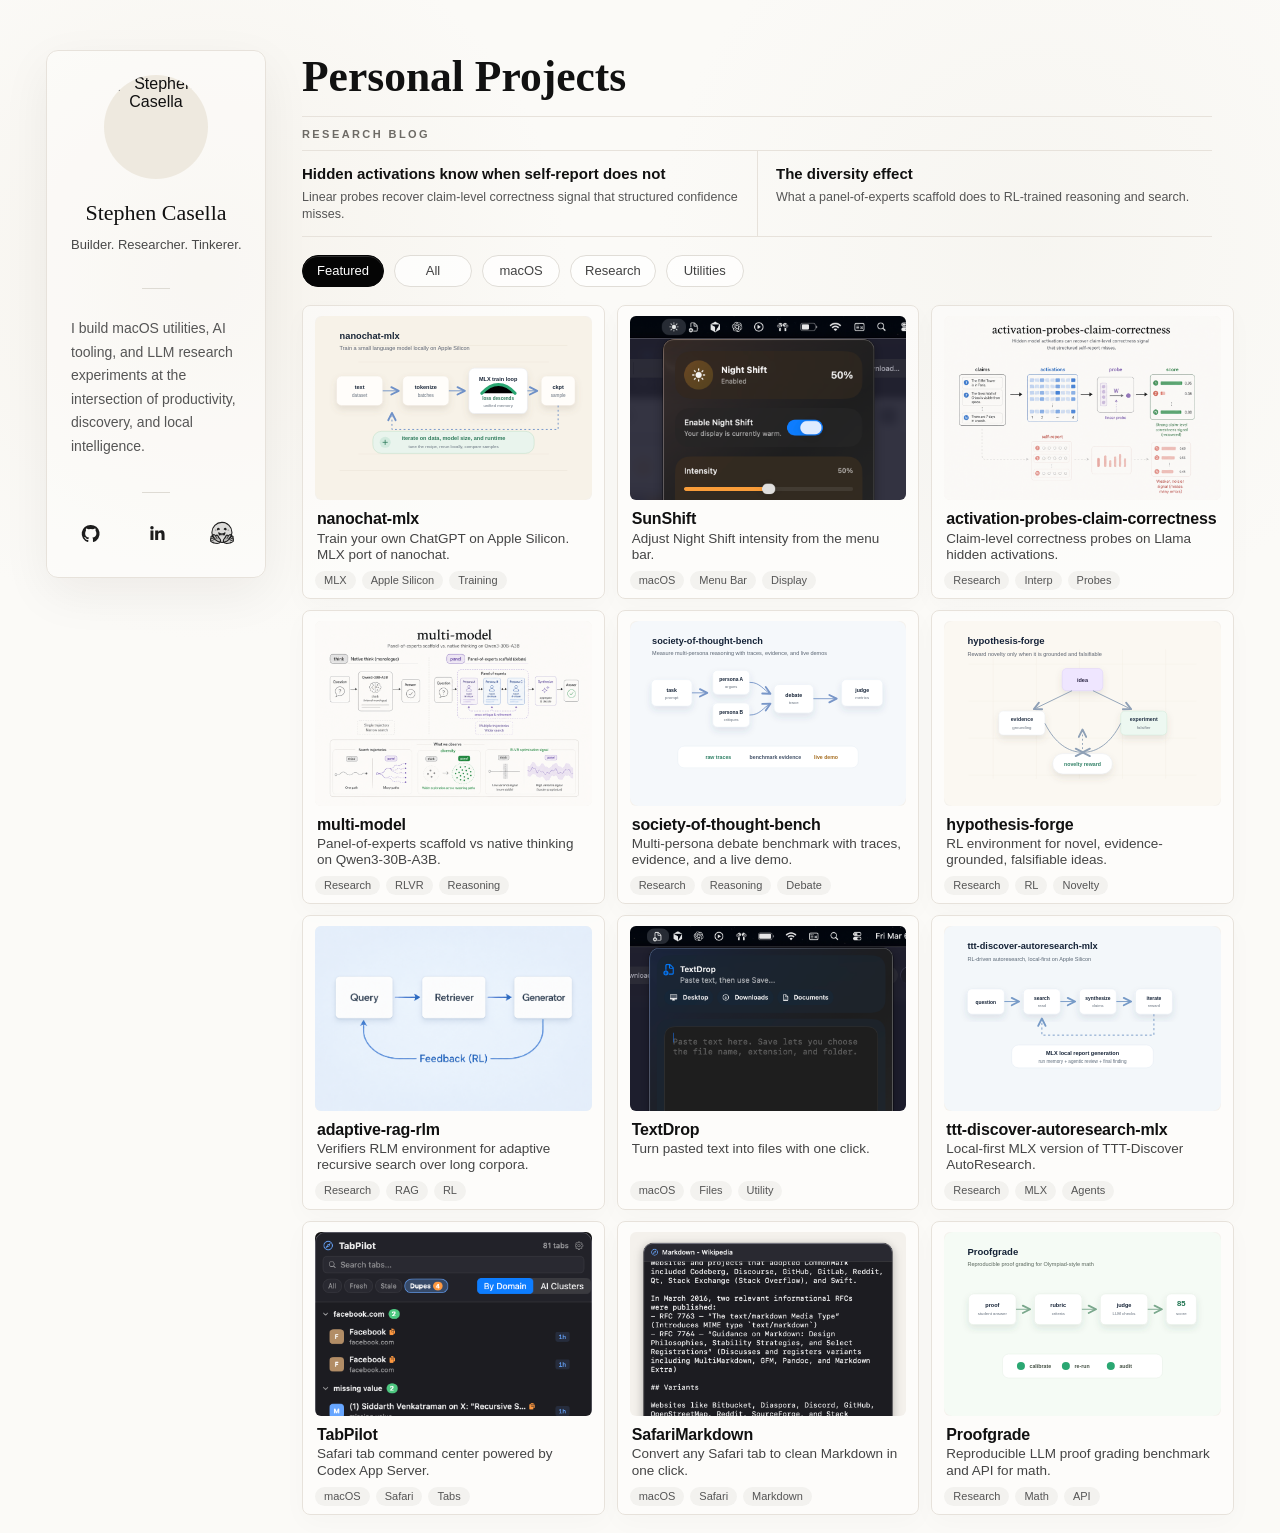
==== commit 80dd23ca: "Use monochrome Hugging Face logo" ====
--- a/index.html
+++ b/index.html
@@ -148,7 +148,18 @@
             </svg>
           </a>
           <a href="https://huggingface.co/scasella91/qwen3-30b-a3b-multipersona-debate-lora" aria-label="Hugging Face LoRA model">
-            <span class="hf-mark" aria-hidden="true">HF</span>
+            <svg class="hf-logo" viewBox="0 0 95 88" focusable="false" aria-hidden="true">
+              <path fill="currentColor" opacity=".14" d="M47.21 76.5a34.75 34.75 0 1 0 0-69.5 34.75 34.75 0 0 0 0 69.5Z"></path>
+              <path fill="currentColor" d="M81.96 41.75a34.75 34.75 0 1 0-69.5 0 34.75 34.75 0 0 0 69.5 0Zm-73.5 0a38.75 38.75 0 1 1 77.5 0 38.75 38.75 0 0 1-77.5 0Z"></path>
+              <path fill="currentColor" d="M58.5 32.3c1.28.44 1.78 3.06 3.07 2.38a5 5 0 1 0-6.76-2.07c.61 1.15 2.55-.72 3.7-.32ZM34.95 32.3c-1.28.44-1.79 3.06-3.07 2.38a5 5 0 1 1 6.76-2.07c-.61 1.15-2.56-.72-3.7-.32Z"></path>
+              <path fill="currentColor" opacity=".18" d="M46.96 56.29c9.83 0 13-8.76 13-13.26 0-2.34-1.57-1.6-4.09-.36-2.33 1.15-5.46 2.74-8.9 2.74-7.19 0-13-6.88-13-2.38s3.16 13.26 13 13.26Z"></path>
+              <path fill="currentColor" fill-rule="evenodd" d="M39.43 54a8.7 8.7 0 0 1 5.3-4.49c.4-.12.81.57 1.24 1.28.4.68.82 1.37 1.24 1.37.45 0 .9-.68 1.33-1.35.45-.7.89-1.38 1.32-1.25a8.61 8.61 0 0 1 5 4.17c3.73-2.94 5.1-7.74 5.1-10.7 0-2.34-1.57-1.6-4.09-.36l-.14.07c-2.31 1.15-5.39 2.67-8.77 2.67s-6.45-1.52-8.77-2.67c-2.6-1.29-4.23-2.1-4.23.29 0 3.05 1.46 8.06 5.47 10.97Z" clip-rule="evenodd"></path>
+              <path fill="currentColor" opacity=".24" d="M70.71 37a3.25 3.25 0 1 0 0-6.5 3.25 3.25 0 0 0 0 6.5ZM24.21 37a3.25 3.25 0 1 0 0-6.5 3.25 3.25 0 0 0 0 6.5Z"></path>
+              <path fill="currentColor" d="M17.52 48c-1.62 0-3.06.66-4.07 1.87a5.97 5.97 0 0 0-1.33 3.76 7.1 7.1 0 0 0-1.94-.3c-1.55 0-2.95.59-3.94 1.66a5.8 5.8 0 0 0-.8 7 5.3 5.3 0 0 0-1.79 2.82c-.24.9-.48 2.8.8 4.74a5.22 5.22 0 0 0-.37 5.02c1.02 2.32 3.57 4.14 8.52 6.1 3.07 1.22 5.89 2 5.91 2.01a44.33 44.33 0 0 0 10.93 1.6c5.86 0 10.05-1.8 12.46-5.34 3.88-5.69 3.33-10.9-1.7-15.92-2.77-2.78-4.62-6.87-5-7.77-.78-2.66-2.84-5.62-6.25-5.62a5.7 5.7 0 0 0-4.6 2.46c-1-1.26-1.98-2.25-2.86-2.82A7.4 7.4 0 0 0 17.52 48Zm0 4c.51 0 1.14.22 1.82.65 2.14 1.36 6.25 8.43 7.76 11.18.5.92 1.37 1.31 2.14 1.31 1.55 0 2.75-1.53.15-3.48-3.92-2.93-2.55-7.72-.68-8.01.08-.02.17-.02.24-.02 1.7 0 2.45 2.93 2.45 2.93s2.2 5.52 5.98 9.3c3.77 3.77 3.97 6.8 1.22 10.83-1.88 2.75-5.47 3.58-9.16 3.58-3.81 0-7.73-.9-9.92-1.46-.11-.03-13.45-3.8-11.76-7 .28-.54.75-.76 1.34-.76 2.38 0 6.7 3.54 8.57 3.54.41 0 .7-.17.83-.6.79-2.85-12.06-4.05-10.98-8.17.2-.73.71-1.02 1.44-1.02 3.14 0 10.2 5.53 11.68 5.53.11 0 .2-.03.24-.1.74-1.2.33-2.04-4.9-5.2-5.21-3.16-8.88-5.06-6.8-7.33.24-.26.58-.38 1-.38 3.17 0 10.66 6.82 10.66 6.82s2.02 2.1 3.25 2.1c.28 0 .52-.1.68-.38.86-1.46-8.06-8.22-8.56-11.01-.34-1.9.24-2.85 1.31-2.85Z"></path>
+              <path fill="currentColor" opacity=".18" d="M38.6 76.69c2.75-4.04 2.55-7.07-1.22-10.84-3.78-3.77-5.98-9.3-5.98-9.3s-.82-3.2-2.69-2.9c-1.87.3-3.24 5.08.68 8.01 3.91 2.93-.78 4.92-2.29 2.17-1.5-2.75-5.62-9.82-7.76-11.18-2.13-1.35-3.63-.6-3.13 2.2.5 2.79 9.43 9.55 8.56 11-.87 1.47-3.93-1.71-3.93-1.71s-9.57-8.71-11.66-6.44c-2.08 2.27 1.59 4.17 6.8 7.33 5.23 3.16 5.64 4 4.9 5.2-.75 1.2-12.28-8.53-13.36-4.4-1.08 4.11 11.77 5.3 10.98 8.15-.8 2.85-9.06-5.38-10.74-2.18-1.7 3.21 11.65 6.98 11.76 7.01 4.3 1.12 15.25 3.49 19.08-2.12Z"></path>
+              <path fill="currentColor" d="M77.4 48c1.62 0 3.07.66 4.07 1.87a5.97 5.97 0 0 1 1.33 3.76 7.1 7.1 0 0 1 1.95-.3c1.55 0 2.95.59 3.94 1.66a5.8 5.8 0 0 1 .8 7 5.3 5.3 0 0 1 1.78 2.82c.24.9.48 2.8-.8 4.74a5.22 5.22 0 0 1 .37 5.02c-1.02 2.32-3.57 4.14-8.51 6.1-3.08 1.22-5.9 2-5.92 2.01a44.33 44.33 0 0 1-10.93 1.6c-5.86 0-10.05-1.8-12.46-5.34-3.88-5.69-3.33-10.9 1.7-15.92 2.78-2.78 4.63-6.87 5.01-7.77.78-2.66 2.83-5.62 6.24-5.62a5.7 5.7 0 0 1 4.6 2.46c1-1.26 1.98-2.25 2.87-2.82A7.4 7.4 0 0 1 77.4 48Zm0 4c-.51 0-1.13.22-1.82.65-2.13 1.36-6.25 8.43-7.76 11.18a2.43 2.43 0 0 1-2.14 1.31c-1.54 0-2.75-1.53-.14-3.48 3.91-2.93 2.54-7.72.67-8.01a1.54 1.54 0 0 0-.24-.02c-1.7 0-2.45 2.93-2.45 2.93s-2.2 5.52-5.97 9.3c-3.78 3.77-3.98 6.8-1.22 10.83 1.87 2.75 5.47 3.58 9.15 3.58 3.82 0 7.73-.9 9.93-1.46.1-.03 13.45-3.8 11.76-7-.29-.54-.75-.76-1.34-.76-2.38 0-6.71 3.54-8.57 3.54-.42 0-.71-.17-.83-.6-.8-2.85 12.05-4.05 10.97-8.17-.19-.73-.7-1.02-1.44-1.02-3.14 0-10.2 5.53-11.68 5.53-.1 0-.19-.03-.23-.1-.74-1.2-.34-2.04 4.88-5.2 5.23-3.16 8.9-5.06 6.8-7.33-.23-.26-.57-.38-.98-.38-3.18 0-10.67 6.82-10.67 6.82s-2.02 2.1-3.24 2.1a.74.74 0 0 1-.68-.38c-.87-1.46 8.05-8.22 8.55-11.01.34-1.9-.24-2.85-1.31-2.85Z"></path>
+              <path fill="currentColor" opacity=".18" d="M56.33 76.69c-2.75-4.04-2.56-7.07 1.22-10.84 3.77-3.77 5.97-9.3 5.97-9.3s.82-3.2 2.7-2.9c1.86.3 3.23 5.08-.68 8.01-3.92 2.93.78 4.92 2.28 2.17 1.51-2.75 5.63-9.82 7.76-11.18 2.13-1.35 3.64-.6 3.13 2.2-.5 2.79-9.42 9.55-8.55 11 .86 1.47 3.92-1.71 3.92-1.71s9.58-8.71 11.66-6.44c2.08 2.27-1.58 4.17-6.8 7.33-5.23 3.16-5.63 4-4.9 5.2.75 1.2 12.28-8.53 13.36-4.4 1.08 4.11-11.76 5.3-10.97 8.15.8 2.85 9.05-5.38 10.74-2.18 1.69 3.21-11.65 6.98-11.76 7.01-4.31 1.12-15.26 3.49-19.08-2.12Z"></path>
+            </svg>
           </a>
         </div>
       </aside>
--- a/styles.css
+++ b/styles.css
@@ -150,18 +150,10 @@
   fill: currentColor;
 }
 
-.social-links .hf-mark {
-  width: 24px;
-  height: 20px;
-  display: grid;
-  place-items: center;
-  border: 1.5px solid currentColor;
-  border-radius: 6px;
-  font-family: Inter, -apple-system, BlinkMacSystemFont, sans-serif;
-  font-size: 11px;
-  font-weight: 700;
-  line-height: 1;
-  letter-spacing: 0.02em;
+.social-links .hf-logo {
+  width: 26px;
+  height: 24px;
+  fill: currentColor;
 }
 
 .social-links {
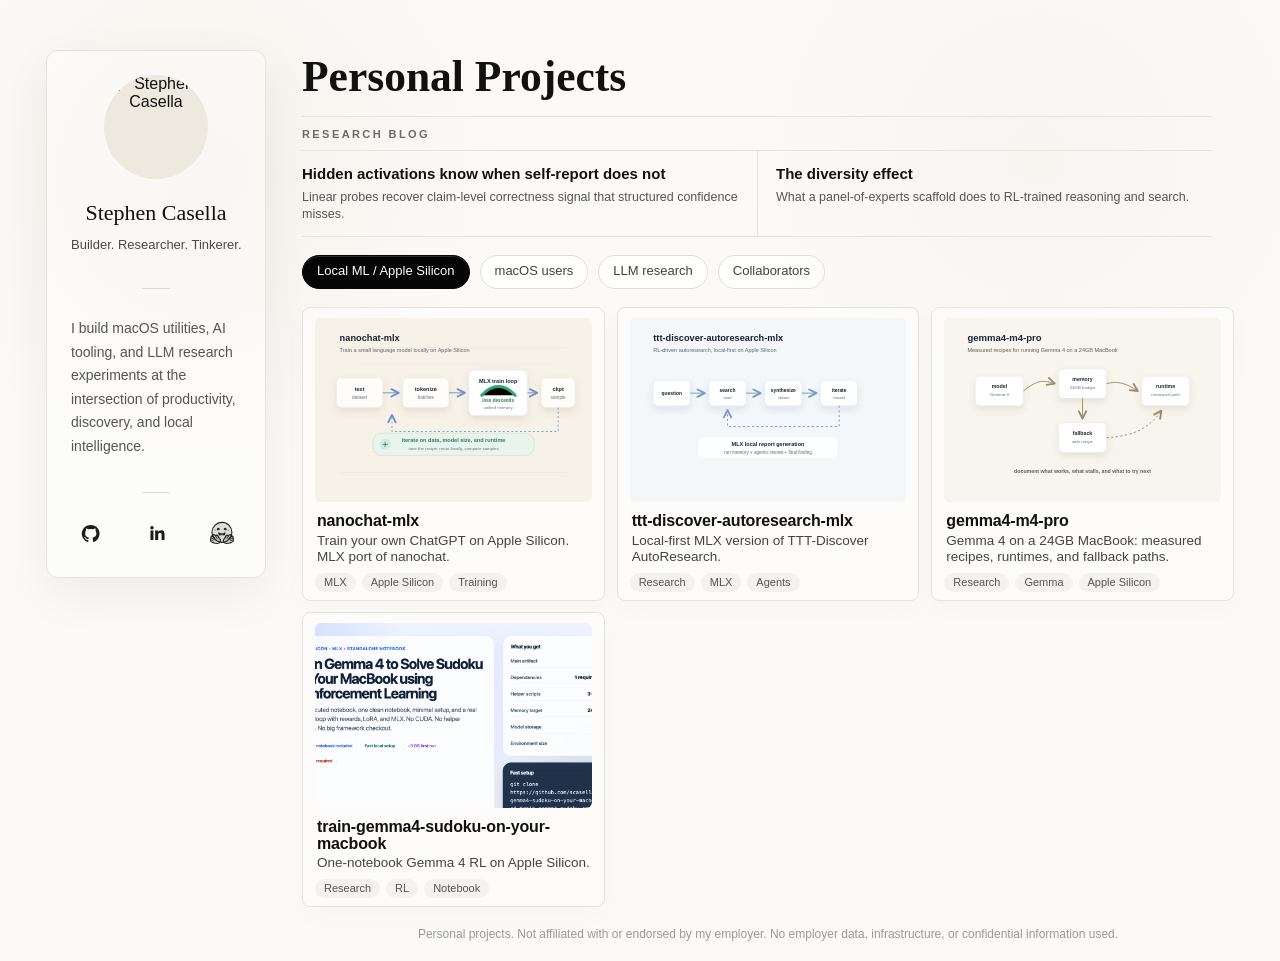
==== commit ce5cd577: "Rework homepage project filters" ====
--- a/index.html
+++ b/index.html
@@ -75,7 +75,7 @@
             "author": { "@id": "https://casella.dev/#person" },
             "mainEntity": {
               "@type": "ItemList",
-              "numberOfItems": 22,
+              "numberOfItems": 23,
               "itemListElement": [
                 { "@type": "ListItem", "position": 1, "name": "nanochat-mlx", "url": "https://github.com/scasella/nanochat-mlx" },
                 { "@type": "ListItem", "position": 2, "name": "SunShift", "url": "https://github.com/scasella/SunShift" },
@@ -96,9 +96,10 @@
                 { "@type": "ListItem", "position": 17, "name": "PortSentry", "url": "https://github.com/scasella/PortSentry" },
                 { "@type": "ListItem", "position": 18, "name": "ProcessBeacon", "url": "https://github.com/scasella/ProcessBeacon" },
                 { "@type": "ListItem", "position": 19, "name": "BrewPilot", "url": "https://github.com/scasella/BrewPilot" },
-                { "@type": "ListItem", "position": 20, "name": "gemma4-m4-pro", "url": "https://github.com/scasella/gemma4-m4-pro" },
-                { "@type": "ListItem", "position": 21, "name": "train-gemma4-sudoku-on-your-macbook", "url": "https://github.com/scasella/train-gemma4-sudoku-on-your-macbook" },
-                { "@type": "ListItem", "position": 22, "name": "autoresearch-evo", "url": "https://github.com/scasella/autoresearch-evo" }
+                { "@type": "ListItem", "position": 20, "name": "homebrew-tap", "url": "https://github.com/scasella/homebrew-tap" },
+                { "@type": "ListItem", "position": 21, "name": "gemma4-m4-pro", "url": "https://github.com/scasella/gemma4-m4-pro" },
+                { "@type": "ListItem", "position": 22, "name": "train-gemma4-sudoku-on-your-macbook", "url": "https://github.com/scasella/train-gemma4-sudoku-on-your-macbook" },
+                { "@type": "ListItem", "position": 23, "name": "autoresearch-evo", "url": "https://github.com/scasella/autoresearch-evo" }
               ]
             }
           }
@@ -184,18 +185,17 @@
         </section>
 
         <div class="filter-bar" aria-label="Project filters">
-          <button class="filter-pill is-active" type="button" data-filter="featured" aria-pressed="true">Featured</button>
-          <button class="filter-pill" type="button" data-filter="all" aria-pressed="false">All</button>
-          <button class="filter-pill" type="button" data-filter="macos" aria-pressed="false">macOS</button>
-          <button class="filter-pill" type="button" data-filter="research" aria-pressed="false">Research</button>
-          <button class="filter-pill" type="button" data-filter="utilities" aria-pressed="false">Utilities</button>
+          <button class="filter-pill is-active" type="button" data-filter="local-ml" aria-pressed="true">Local ML / Apple Silicon</button>
+          <button class="filter-pill" type="button" data-filter="macos-users" aria-pressed="false">macOS users</button>
+          <button class="filter-pill" type="button" data-filter="llm-research" aria-pressed="false">LLM research</button>
+          <button class="filter-pill" type="button" data-filter="collaborators" aria-pressed="false">Collaborators</button>
         </div>
 
         <section class="projects-grid" aria-label="Projects">
           <a
             class="project-card"
             href="https://github.com/scasella/nanochat-mlx"
-            data-categories="featured research"
+            data-categories="local-ml"
           >
             <div class="thumb screenshot-thumb">
               <img
@@ -214,7 +214,7 @@
           <a
             class="project-card"
             href="https://github.com/scasella/SunShift"
-            data-categories="featured macos utilities"
+            data-categories="macos-users"
           >
             <div class="thumb screenshot-thumb">
               <img
@@ -233,7 +233,7 @@
           <a
             class="project-card"
             href="https://github.com/scasella/activation-probes-claim-correctness"
-            data-categories="featured research"
+            data-categories="llm-research"
           >
             <div class="thumb screenshot-thumb">
               <img
@@ -252,7 +252,7 @@
           <a
             class="project-card"
             href="https://github.com/scasella/multi-model"
-            data-categories="featured research"
+            data-categories="llm-research"
           >
             <div class="thumb screenshot-thumb">
               <img
@@ -271,7 +271,7 @@
           <a
             class="project-card"
             href="https://github.com/scasella/society-of-thought-bench"
-            data-categories="featured research"
+            data-categories="llm-research"
           >
             <div class="thumb screenshot-thumb">
               <img
@@ -290,7 +290,7 @@
           <a
             class="project-card"
             href="https://github.com/scasella/hypothesis_forge"
-            data-categories="featured research"
+            data-categories="llm-research"
           >
             <div class="thumb screenshot-thumb">
               <img
@@ -309,7 +309,7 @@
           <a
             class="project-card"
             href="https://github.com/scasella/adaptive_rag_rlm"
-            data-categories="featured research"
+            data-categories="llm-research"
           >
             <div class="thumb screenshot-thumb">
               <img
@@ -328,7 +328,7 @@
           <a
             class="project-card"
             href="https://github.com/scasella/TextDrop"
-            data-categories="featured macos utilities"
+            data-categories="macos-users"
           >
             <div class="thumb screenshot-thumb">
               <img
@@ -347,7 +347,7 @@
           <a
             class="project-card"
             href="https://github.com/scasella/ttt-discover-autoresearch-mlx"
-            data-categories="featured research"
+            data-categories="local-ml llm-research"
           >
             <div class="thumb screenshot-thumb">
               <img
@@ -366,7 +366,7 @@
           <a
             class="project-card"
             href="https://github.com/scasella/TabPilot"
-            data-categories="featured macos utilities"
+            data-categories="macos-users"
           >
             <div class="thumb screenshot-thumb">
               <img
@@ -385,7 +385,7 @@
           <a
             class="project-card"
             href="https://github.com/scasella/SafariMarkdown"
-            data-categories="featured macos utilities"
+            data-categories="macos-users"
           >
             <div class="thumb screenshot-thumb">
               <img
@@ -404,7 +404,7 @@
           <a
             class="project-card"
             href="https://github.com/scasella/Proofgrade"
-            data-categories="featured research"
+            data-categories="llm-research"
           >
             <div class="thumb screenshot-thumb">
               <img
@@ -423,7 +423,7 @@
           <a
             class="project-card"
             href="https://github.com/scasella/GhostLabel"
-            data-categories="macos utilities"
+            data-categories="macos-users"
           >
             <div class="thumb screenshot-thumb">
               <img
@@ -442,7 +442,7 @@
           <a
             class="project-card"
             href="https://github.com/scasella/PasteForge"
-            data-categories="macos utilities"
+            data-categories="macos-users"
           >
             <div class="thumb screenshot-thumb">
               <img
@@ -461,7 +461,7 @@
           <a
             class="project-card"
             href="https://github.com/scasella/ClipDrop"
-            data-categories="macos utilities"
+            data-categories="macos-users"
           >
             <div class="thumb screenshot-thumb">
               <img
@@ -480,7 +480,7 @@
           <a
             class="project-card"
             href="https://github.com/scasella/DiskPulse"
-            data-categories="macos utilities"
+            data-categories="macos-users"
           >
             <div class="thumb screenshot-thumb">
               <img
@@ -499,7 +499,7 @@
           <a
             class="project-card"
             href="https://github.com/scasella/PortSentry"
-            data-categories="macos utilities"
+            data-categories="macos-users"
           >
             <div class="thumb screenshot-thumb">
               <img
@@ -518,7 +518,7 @@
           <a
             class="project-card"
             href="https://github.com/scasella/ProcessBeacon"
-            data-categories="macos utilities"
+            data-categories="macos-users"
           >
             <div class="thumb screenshot-thumb">
               <img
@@ -537,7 +537,7 @@
           <a
             class="project-card"
             href="https://github.com/scasella/BrewPilot"
-            data-categories="macos utilities"
+            data-categories="macos-users"
           >
             <div class="thumb screenshot-thumb">
               <img
@@ -555,8 +555,27 @@
 
           <a
             class="project-card"
+            href="https://github.com/scasella/homebrew-tap"
+            data-categories="macos-users"
+          >
+            <div class="thumb screenshot-thumb">
+              <img
+                src="assets/project-diagrams/homebrew-tap.svg"
+                alt="homebrew-tap install flow diagram"
+                loading="lazy"
+              >
+            </div>
+            <h3>homebrew-tap</h3>
+            <p>Homebrew tap for installing my macOS tools.</p>
+            <ul class="tags" aria-label="Project tags">
+              <li>macOS</li><li>Homebrew</li><li>Tap</li>
+            </ul>
+          </a>
+
+          <a
+            class="project-card"
             href="https://github.com/scasella/gemma4-m4-pro"
-            data-categories="research"
+            data-categories="local-ml"
           >
             <div class="thumb screenshot-thumb">
               <img
@@ -575,7 +594,7 @@
           <a
             class="project-card"
             href="https://github.com/scasella/train-gemma4-sudoku-on-your-macbook"
-            data-categories="research"
+            data-categories="local-ml"
           >
             <div class="thumb screenshot-thumb">
               <img
@@ -594,7 +613,7 @@
           <a
             class="project-card"
             href="https://github.com/scasella/autoresearch-evo"
-            data-categories="research"
+            data-categories="llm-research"
           >
             <div class="thumb screenshot-thumb">
               <img
@@ -609,10 +628,24 @@
               <li>Research</li><li>Agents</li><li>Search</li>
             </ul>
           </a>
+
+          <article class="project-card collaboration-card" data-categories="collaborators">
+            <div class="thumb collaboration-thumb" aria-hidden="true">
+              <span>Replication</span>
+              <span>OSS</span>
+              <span>Personal</span>
+            </div>
+            <h3>Collaborators</h3>
+            <p>Open to research replication and OSS collaboration. These are personal projects.</p>
+            <div class="collaboration-links" aria-label="Collaboration contact links">
+              <a href="https://github.com/scasella">GitHub</a>
+              <a href="https://www.linkedin.com/in/stevecasella/">LinkedIn</a>
+            </div>
+          </article>
         </section>
 
         <footer class="site-footer">
-          <!-- &copy; 2026 Stephen Casella -->
+          <p>Personal projects. Not affiliated with or endorsed by my employer. No employer data, infrastructure, or confidential information used.</p>
         </footer>
       </section>
     </main>
--- a/styles.css
+++ b/styles.css
@@ -267,13 +267,13 @@
   background: rgba(255, 255, 255, 0.68);
   color: #424242;
   border-radius: 999px;
-  min-width: 78px;
-  height: 32px;
-  padding: 0 14px;
+  min-height: 34px;
+  padding: 8px 14px;
   font: inherit;
   font-size: 13px;
-  line-height: 1;
+  line-height: 1.15;
   cursor: pointer;
+  text-align: center;
   transition: background 170ms ease, color 170ms ease, border-color 170ms ease, transform 170ms ease;
 }
 
@@ -320,6 +320,10 @@
   display: none;
 }
 
+.collaboration-card {
+  justify-content: flex-start;
+}
+
 .thumb {
   position: relative;
   width: 100%;
@@ -341,6 +345,31 @@
   height: 100%;
   object-fit: cover;
   object-position: top center;
+}
+
+.collaboration-thumb {
+  display: grid;
+  grid-template-columns: repeat(3, minmax(0, 1fr));
+  align-items: center;
+  gap: 8px;
+  aspect-ratio: auto;
+  height: 112px;
+  padding: 18px;
+  background: linear-gradient(135deg, #f7f4ee, #ece8df);
+}
+
+.collaboration-thumb span {
+  display: grid;
+  place-items: center;
+  min-width: 0;
+  min-height: 42px;
+  border: 1px solid #ded8cc;
+  border-radius: 999px;
+  color: #333;
+  background: rgba(255, 255, 255, 0.52);
+  font-size: 11px;
+  font-weight: 650;
+  line-height: 1;
 }
 
 .project-card h3 {
@@ -381,11 +410,42 @@
   white-space: nowrap;
 }
 
+.collaboration-links {
+  display: flex;
+  gap: 8px;
+  flex-wrap: wrap;
+  margin: auto 2px 0;
+  padding-top: 12px;
+}
+
+.collaboration-links a {
+  border-radius: 999px;
+  background: var(--pill);
+  color: #333;
+  min-height: 24px;
+  padding: 5px 11px;
+  font-size: 11.5px;
+  font-weight: 600;
+  line-height: 1.15;
+  transition: background 160ms ease, color 160ms ease;
+}
+
+.collaboration-links a:hover {
+  background: #111;
+  color: #fff;
+}
+
 .site-footer {
   color: #9a9a9a;
   font-size: 12px;
   text-align: center;
-  margin-top: 0;
+  line-height: 1.5;
+  margin: 18px auto 0;
+  max-width: 760px;
+}
+
+.site-footer p {
+  margin: 0;
 }
 
 a:focus-visible,
@@ -1217,7 +1277,8 @@
   .filter-pill {
     min-width: auto;
     flex: 1 1 44%;
-    height: 40px;
+    min-height: 40px;
+    padding: 9px 10px;
     font-size: 14px;
   }
 
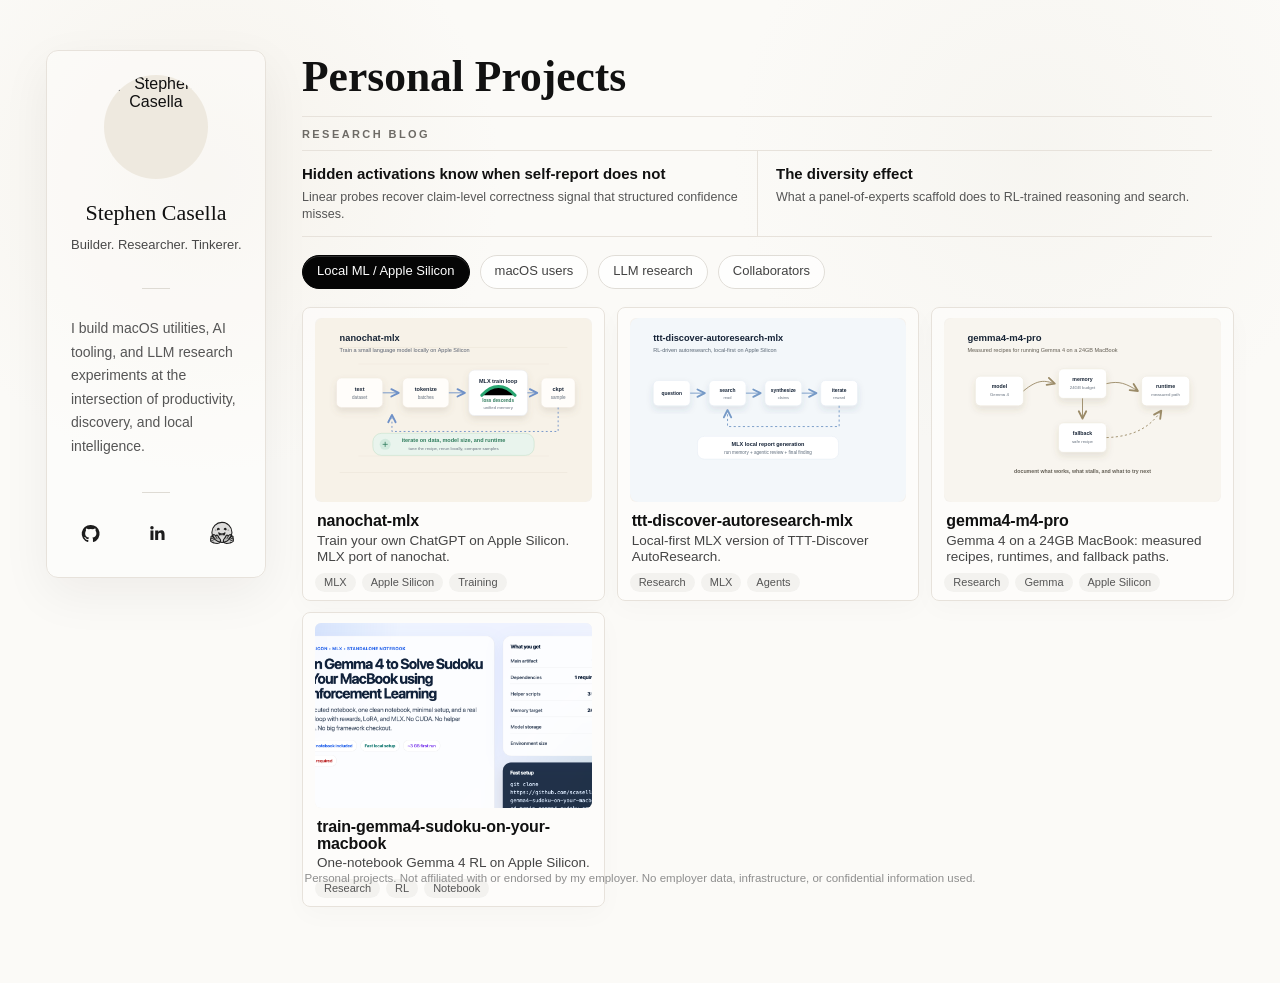
==== commit 860925b1: "Remove Homebrew tap card and pin footer" ====
--- a/index.html
+++ b/index.html
@@ -75,7 +75,7 @@
             "author": { "@id": "https://casella.dev/#person" },
             "mainEntity": {
               "@type": "ItemList",
-              "numberOfItems": 23,
+              "numberOfItems": 22,
               "itemListElement": [
                 { "@type": "ListItem", "position": 1, "name": "nanochat-mlx", "url": "https://github.com/scasella/nanochat-mlx" },
                 { "@type": "ListItem", "position": 2, "name": "SunShift", "url": "https://github.com/scasella/SunShift" },
@@ -96,10 +96,9 @@
                 { "@type": "ListItem", "position": 17, "name": "PortSentry", "url": "https://github.com/scasella/PortSentry" },
                 { "@type": "ListItem", "position": 18, "name": "ProcessBeacon", "url": "https://github.com/scasella/ProcessBeacon" },
                 { "@type": "ListItem", "position": 19, "name": "BrewPilot", "url": "https://github.com/scasella/BrewPilot" },
-                { "@type": "ListItem", "position": 20, "name": "homebrew-tap", "url": "https://github.com/scasella/homebrew-tap" },
-                { "@type": "ListItem", "position": 21, "name": "gemma4-m4-pro", "url": "https://github.com/scasella/gemma4-m4-pro" },
-                { "@type": "ListItem", "position": 22, "name": "train-gemma4-sudoku-on-your-macbook", "url": "https://github.com/scasella/train-gemma4-sudoku-on-your-macbook" },
-                { "@type": "ListItem", "position": 23, "name": "autoresearch-evo", "url": "https://github.com/scasella/autoresearch-evo" }
+                { "@type": "ListItem", "position": 20, "name": "gemma4-m4-pro", "url": "https://github.com/scasella/gemma4-m4-pro" },
+                { "@type": "ListItem", "position": 21, "name": "train-gemma4-sudoku-on-your-macbook", "url": "https://github.com/scasella/train-gemma4-sudoku-on-your-macbook" },
+                { "@type": "ListItem", "position": 22, "name": "autoresearch-evo", "url": "https://github.com/scasella/autoresearch-evo" }
               ]
             }
           }
@@ -555,25 +554,6 @@
 
           <a
             class="project-card"
-            href="https://github.com/scasella/homebrew-tap"
-            data-categories="macos-users"
-          >
-            <div class="thumb screenshot-thumb">
-              <img
-                src="assets/project-diagrams/homebrew-tap.svg"
-                alt="homebrew-tap install flow diagram"
-                loading="lazy"
-              >
-            </div>
-            <h3>homebrew-tap</h3>
-            <p>Homebrew tap for installing my macOS tools.</p>
-            <ul class="tags" aria-label="Project tags">
-              <li>macOS</li><li>Homebrew</li><li>Tap</li>
-            </ul>
-          </a>
-
-          <a
-            class="project-card"
             href="https://github.com/scasella/gemma4-m4-pro"
             data-categories="local-ml"
           >
--- a/styles.css
+++ b/styles.css
@@ -22,6 +22,7 @@
 body {
   margin: 0;
   min-height: 100vh;
+  padding-bottom: 58px;
   background:
     radial-gradient(circle at 16% 18%, rgba(239, 233, 222, 0.45), transparent 22%),
     radial-gradient(circle at 81% 16%, rgba(240, 238, 231, 0.4), transparent 23%),
@@ -436,12 +437,18 @@
 }
 
 .site-footer {
-  color: #9a9a9a;
-  font-size: 12px;
+  position: fixed;
+  left: 50%;
+  bottom: 13px;
+  z-index: 20;
+  width: min(760px, calc(100vw - 36px));
+  color: #8e8e8e;
+  font-size: 11.5px;
   text-align: center;
-  line-height: 1.5;
-  margin: 18px auto 0;
-  max-width: 760px;
+  line-height: 1.45;
+  margin: 0;
+  transform: translateX(-50%);
+  pointer-events: none;
 }
 
 .site-footer p {
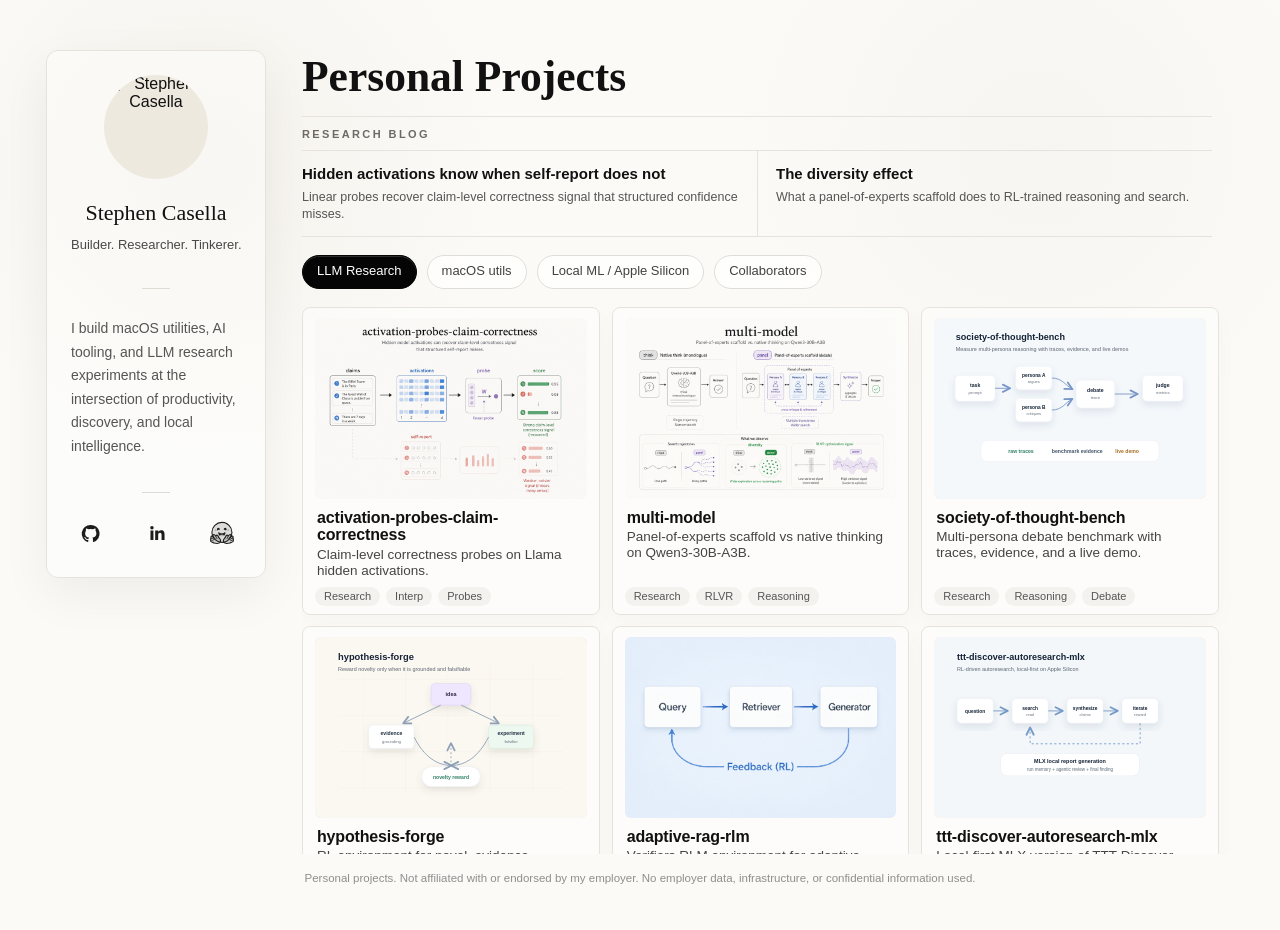
==== commit 205543fa: "Adjust homepage filters and footer spacing" ====
--- a/index.html
+++ b/index.html
@@ -184,9 +184,9 @@
         </section>
 
         <div class="filter-bar" aria-label="Project filters">
-          <button class="filter-pill is-active" type="button" data-filter="local-ml" aria-pressed="true">Local ML / Apple Silicon</button>
-          <button class="filter-pill" type="button" data-filter="macos-users" aria-pressed="false">macOS users</button>
-          <button class="filter-pill" type="button" data-filter="llm-research" aria-pressed="false">LLM research</button>
+          <button class="filter-pill is-active" type="button" data-filter="llm-research" aria-pressed="true">LLM Research</button>
+          <button class="filter-pill" type="button" data-filter="macos-users" aria-pressed="false">macOS utils</button>
+          <button class="filter-pill" type="button" data-filter="local-ml" aria-pressed="false">Local ML / Apple Silicon</button>
           <button class="filter-pill" type="button" data-filter="collaborators" aria-pressed="false">Collaborators</button>
         </div>
 
--- a/styles.css
+++ b/styles.css
@@ -8,6 +8,7 @@
   --pill: #f3f2ef;
   --shadow: 0 16px 50px rgba(26, 24, 21, 0.06);
   --content-rhythm: 18px;
+  --footer-reserve: 58px;
   color-scheme: light;
 }
 
@@ -22,7 +23,7 @@
 body {
   margin: 0;
   min-height: 100vh;
-  padding-bottom: 58px;
+  padding-bottom: var(--footer-reserve);
   background:
     radial-gradient(circle at 16% 18%, rgba(239, 233, 222, 0.45), transparent 22%),
     radial-gradient(circle at 81% 16%, rgba(240, 238, 231, 0.4), transparent 23%),
@@ -295,6 +296,12 @@
   grid-template-columns: repeat(auto-fit, minmax(238px, 1fr));
   margin: 0;
   gap: 11px 12px;
+  max-height: var(--projects-grid-max-height, calc(100vh - 610px));
+  overflow-y: auto;
+  overscroll-behavior: contain;
+  padding-bottom: 12px;
+  scrollbar-gutter: stable;
+  -webkit-overflow-scrolling: touch;
 }
 
 .project-card {
@@ -1159,6 +1166,10 @@
   .hero-copy h1 {
     font-size: clamp(36px, 3.4vw, 46px);
   }
+
+  .projects-grid {
+    max-height: var(--projects-grid-max-height, calc(100vh - 590px));
+  }
 }
 
 @media (max-width: 980px) {
@@ -1210,6 +1221,10 @@
     padding-top: 0;
     justify-content: flex-start;
   }
+
+  .projects-grid {
+    max-height: var(--projects-grid-max-height, calc(100vh - 612px));
+  }
 }
 
 @media (max-width: 680px) {
@@ -1256,6 +1271,7 @@
   .bio {
     margin-top: 22px;
     font-size: 14px;
+    text-align: center;
   }
 
   .hero-copy h1 {
@@ -1291,6 +1307,7 @@
 
   .projects-grid {
     grid-template-columns: 1fr;
+    max-height: var(--projects-grid-max-height, calc(100vh - 612px));
   }
 
   .project-card h3 {
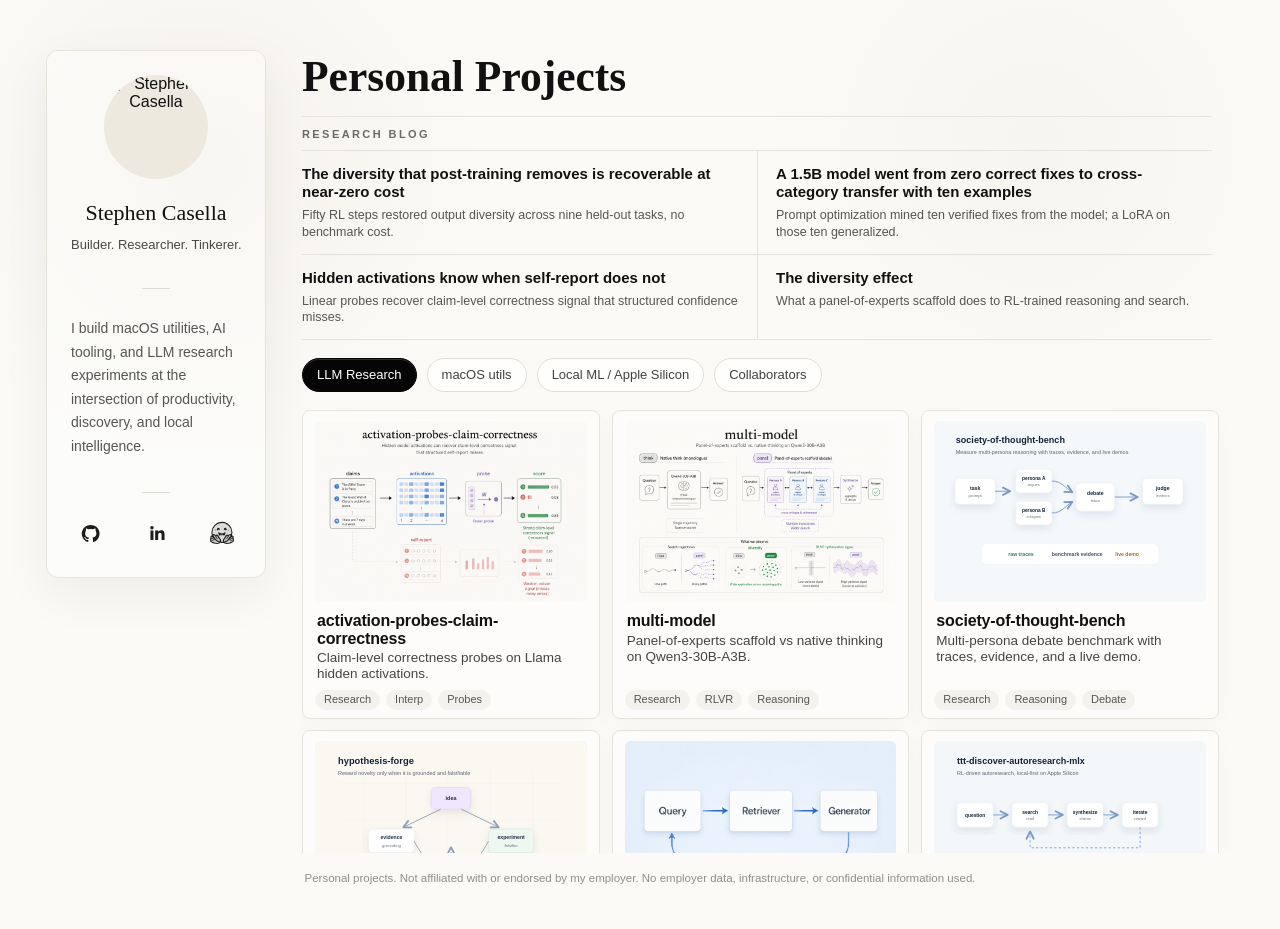
==== commit c050e80b: "Publish two new research blog posts; restyle existing ones Adds blog_diversity.html (BEE v0.4: post-" ====
--- a/index.html
+++ b/index.html
@@ -6,7 +6,7 @@
     <title>Stephen Casella | Personal Projects in macOS, AI Agents, and ML Research</title>
     <meta
       name="description"
-      content="Explore Stephen Casella's macOS menu bar apps, AI tooling, ML research projects, and research posts on activation probes and multi-persona reasoning."
+      content="Explore Stephen Casella's macOS menu bar apps, AI tooling, ML research projects, and research posts on Talkie WebGPU optimization, formalism acquisition, activation probes, and multi-persona reasoning."
     >
     <meta name="author" content="Stephen Casella">
     <meta name="robots" content="index, follow">
@@ -55,6 +55,7 @@
               "local machine learning",
               "AI agents",
               "mechanistic interpretability",
+              "language model evaluation",
               "reinforcement learning"
             ]
           },
@@ -172,6 +173,14 @@
         <section class="research-blog" aria-labelledby="research-blog-title">
           <h2 id="research-blog-title">Research Blog</h2>
           <div class="research-links">
+            <a class="research-link" href="blog_diversity.html">
+              <h3>The diversity that post-training removes is recoverable at near-zero cost</h3>
+              <p>Fifty RL steps restored output diversity across nine held-out tasks, no benchmark cost.</p>
+            </a>
+            <a class="research-link" href="blog_finetuning.html">
+              <h3>A 1.5B model went from zero correct fixes to cross-category transfer with ten examples</h3>
+              <p>Prompt optimization mined ten verified fixes from the model; a LoRA on those ten generalized.</p>
+            </a>
             <a class="research-link" href="blog_interp.html">
               <h3>Hidden activations know when self-report does not</h3>
               <p>Linear probes recover claim-level correctness signal that structured confidence misses.</p>
--- a/styles.css
+++ b/styles.css
@@ -231,9 +231,13 @@
   transition: color 160ms ease, background 160ms ease;
 }
 
-.research-link + .research-link {
+.research-link:nth-child(2n) {
   border-left: 1px solid var(--line);
   padding-left: 18px;
+}
+
+.research-link:nth-child(n+3) {
+  border-top: 1px solid var(--line);
 }
 
 .research-link:hover {
@@ -1293,6 +1297,11 @@
     padding-left: 0;
   }
 
+  .research-link:nth-child(2n) {
+    border-left: 0;
+    padding-left: 0;
+  }
+
   .filter-bar {
     gap: 10px;
   }
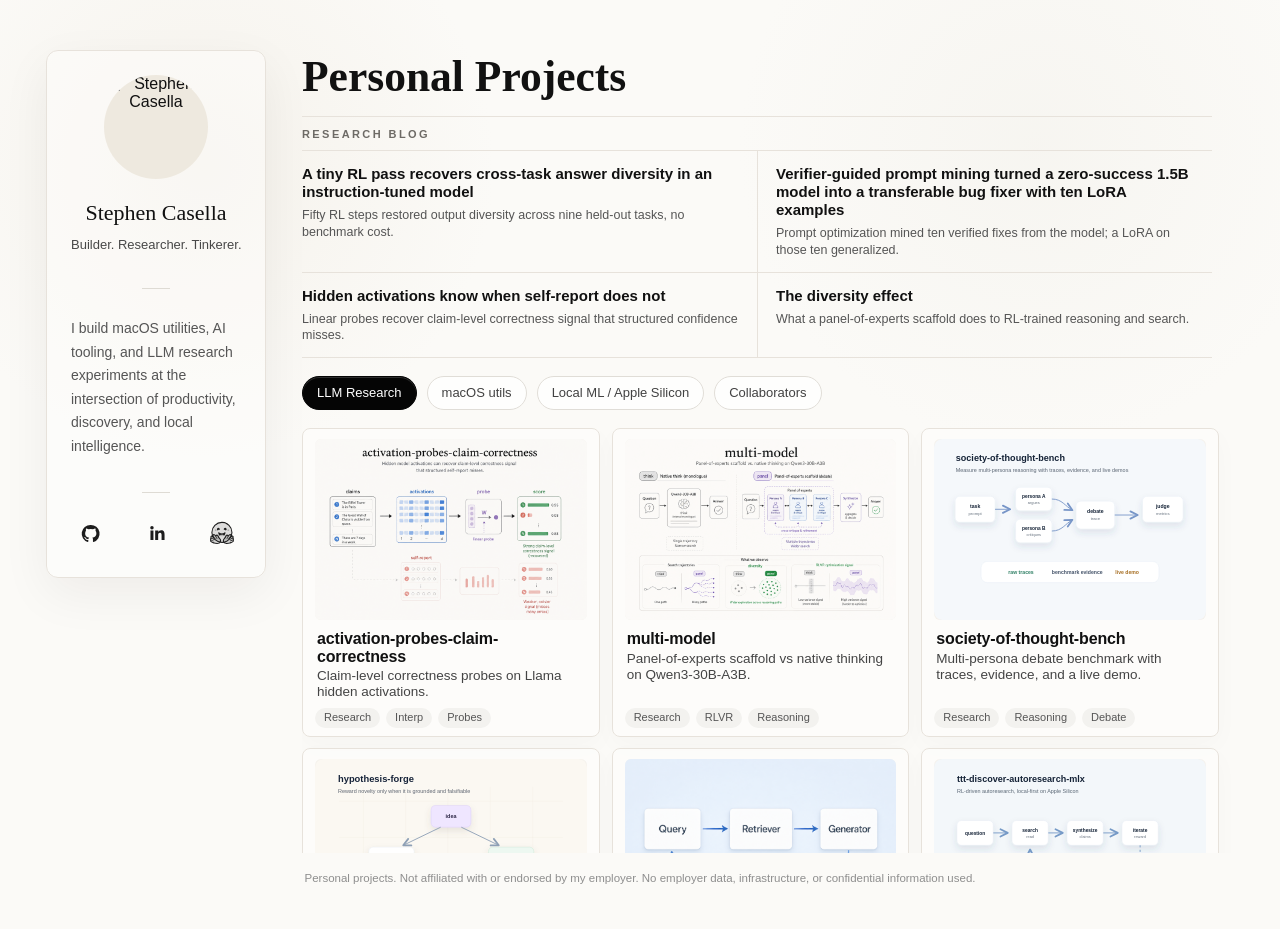
==== commit 46e8543c: "edits" ====
--- a/index.html
+++ b/index.html
@@ -174,11 +174,11 @@
           <h2 id="research-blog-title">Research Blog</h2>
           <div class="research-links">
             <a class="research-link" href="blog_diversity.html">
-              <h3>The diversity that post-training removes is recoverable at near-zero cost</h3>
+              <h3>A tiny RL pass recovers cross-task answer diversity in an instruction-tuned model</h3>
               <p>Fifty RL steps restored output diversity across nine held-out tasks, no benchmark cost.</p>
             </a>
             <a class="research-link" href="blog_finetuning.html">
-              <h3>A 1.5B model went from zero correct fixes to cross-category transfer with ten examples</h3>
+              <h3>Verifier-guided prompt mining turned a zero-success 1.5B model into a transferable bug fixer with ten LoRA examples</h3>
               <p>Prompt optimization mined ten verified fixes from the model; a LoRA on those ten generalized.</p>
             </a>
             <a class="research-link" href="blog_interp.html">
